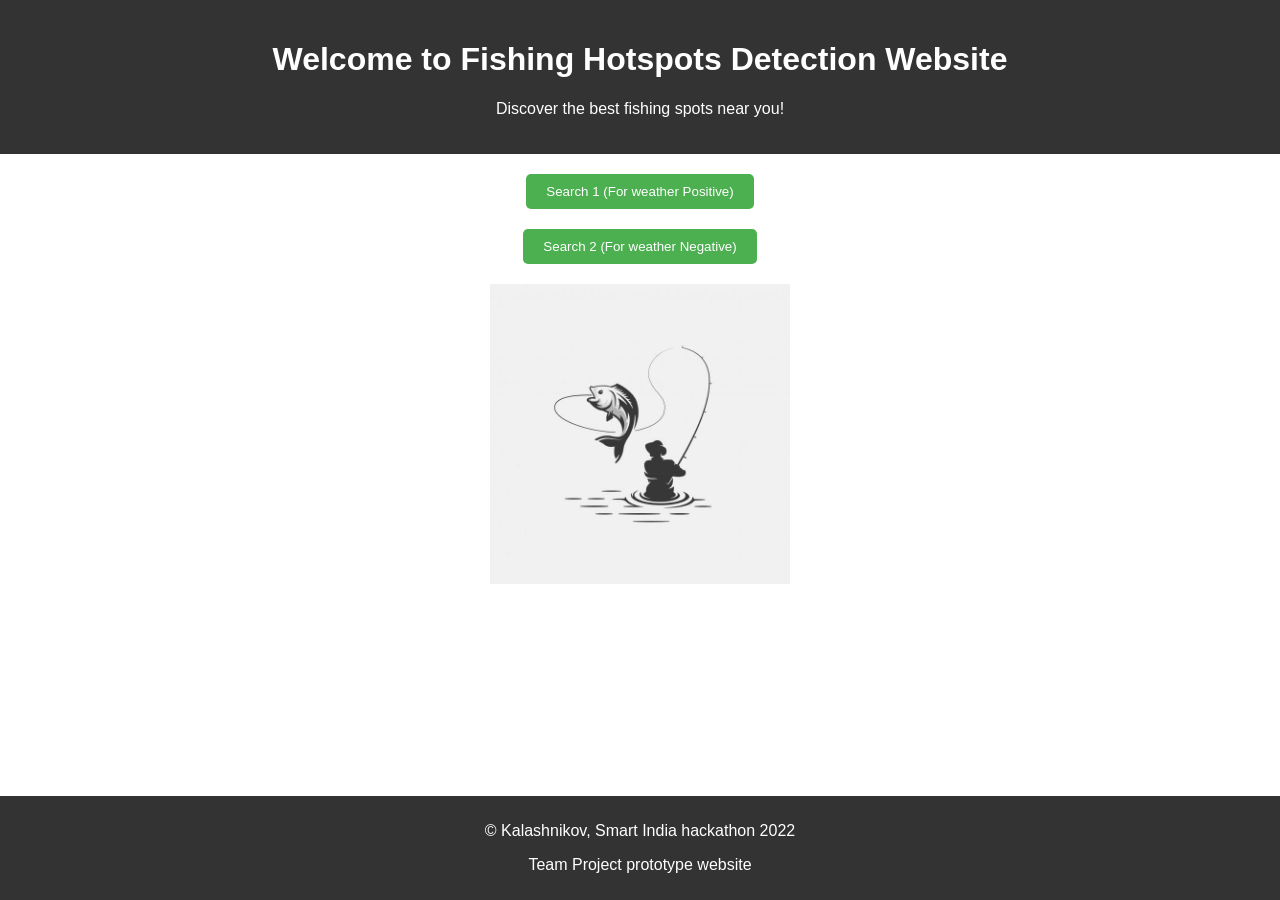
==== index.html @ 55d7552b "Add files via upload" ====
<!DOCTYPE html>
<html lang="en">
<head>
    <meta charset="UTF-8">
    <meta name="viewport" content="width=device-width, initial-scale=1.0">
    <title>Fishing Hotspots</title>
    <link rel="stylesheet" href="index.css">
</head>
<body>
    <header>
        <h1>Welcome to Fishing Hotspots Detection Website</h1>
        <p>Discover the best fishing spots near you!</p>
    </header>

    <main>
        <div class="search-container">
            <button onclick="redirectToPage1()">Search 1 (For weather Positive)</button>
        </div>
        <div class="search-container">
            <button onclick="redirectToPage2()">Search 2 (For weather Negative)</button>
        </div>
        <div id="hotspotResults"></div>
        <div> <center><img src="fisherman logo.jpg" alt="Fish Hub" srcset="fisherman logo.jpg" height="300" width="300"></center></div>
    </main>

    <footer>
        <p>&copy; Kalashnikov, Smart India hackathon 2022</p>
        <p>Team Project prototype website</p>
    </footer>

    <script src="index.js"></script>
</body>
</html>
---- index.css ----
body {
    font-family: Arial, sans-serif;
    margin: 0;
    padding: 0;
}

header {
    background-color: #333;
    color: #fff;
    text-align: center;
    padding: 20px 0;
}

main {
    padding: 20px;
}

.search-container {
    text-align: center;
    margin-bottom: 20px;
}

input[type="text"] {
    padding: 10px;
    width: 300px;
    border: 1px solid #ccc;
    border-radius: 5px;
}

button {
    padding: 10px 20px;
    background-color: #4CAF50;
    color: #fff;
    border: none;
    border-radius: 5px;
    cursor: pointer;
}

button:hover {
    background-color: #45a049;
}

footer {
    background-color: #333;
    color: #fff;
    text-align: center;
    padding: 10px 0;
    position: fixed;
    bottom: 0;
    width: 100%;
}
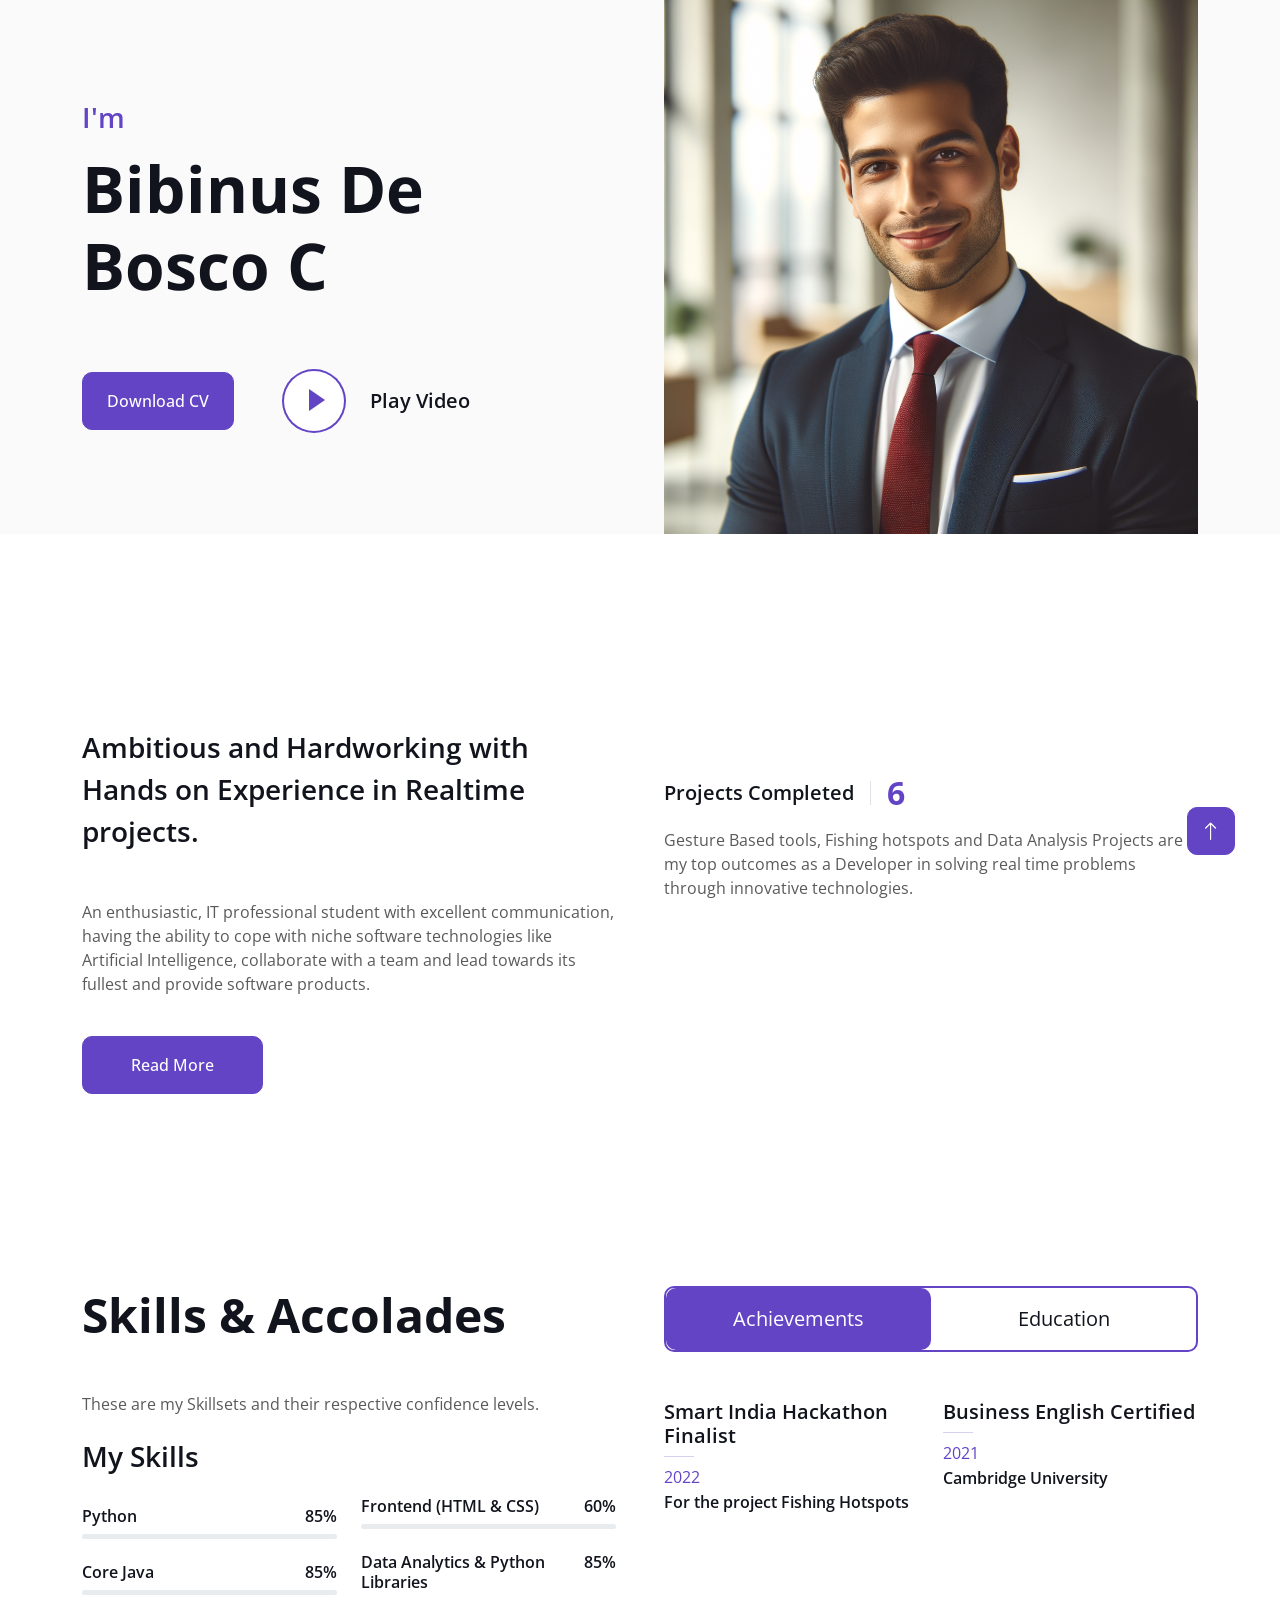
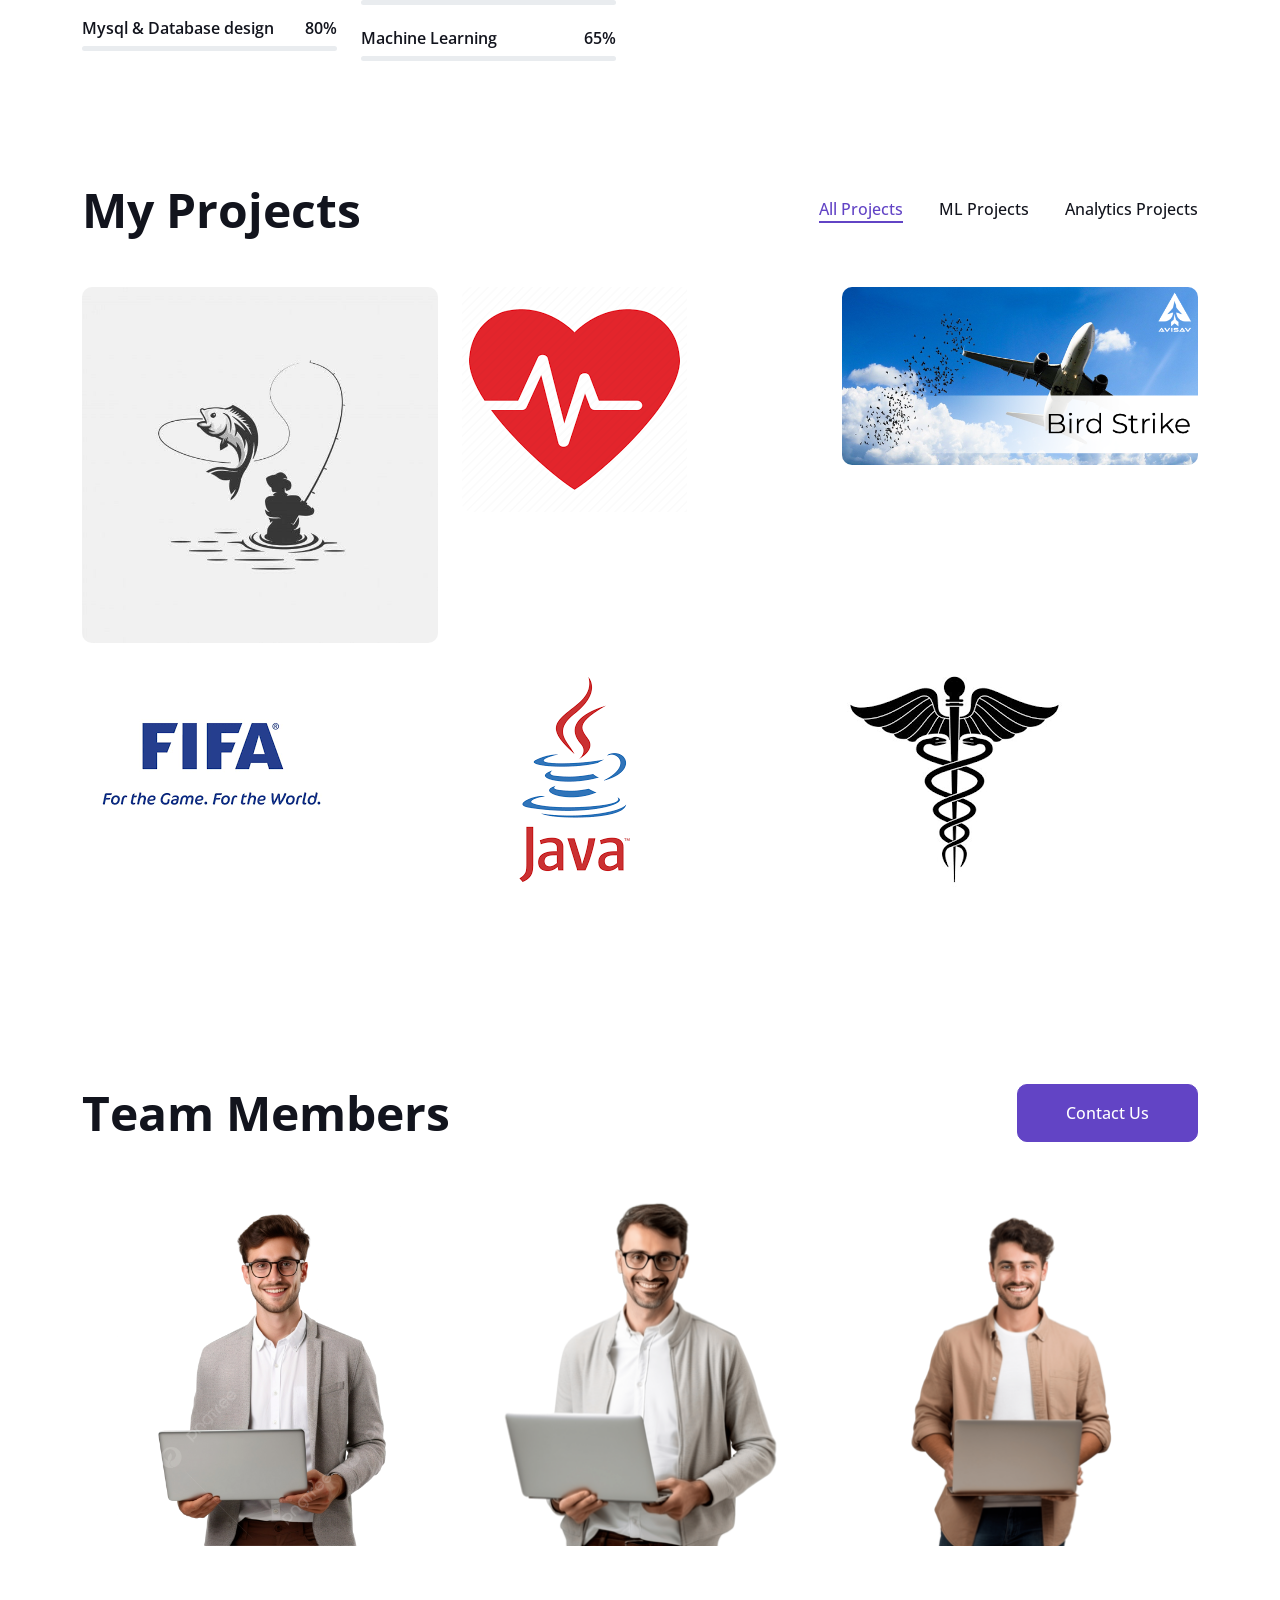
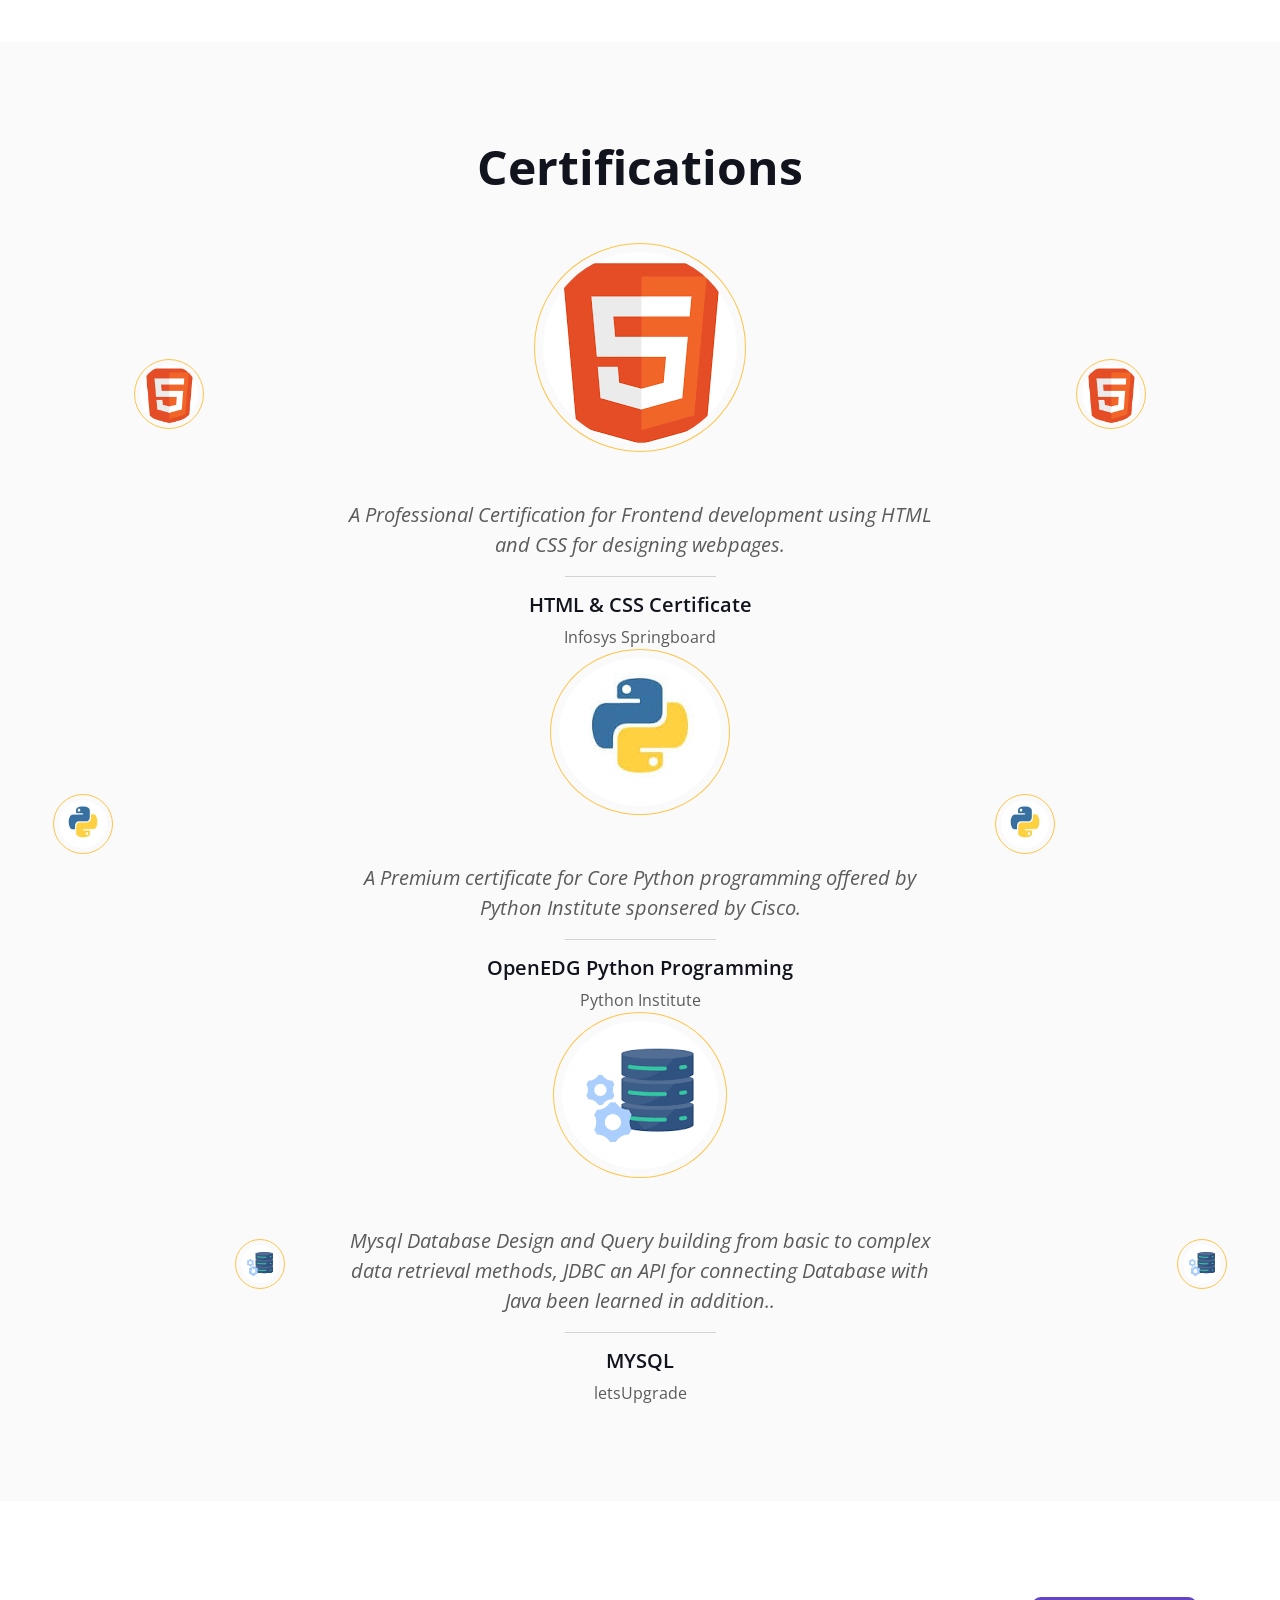
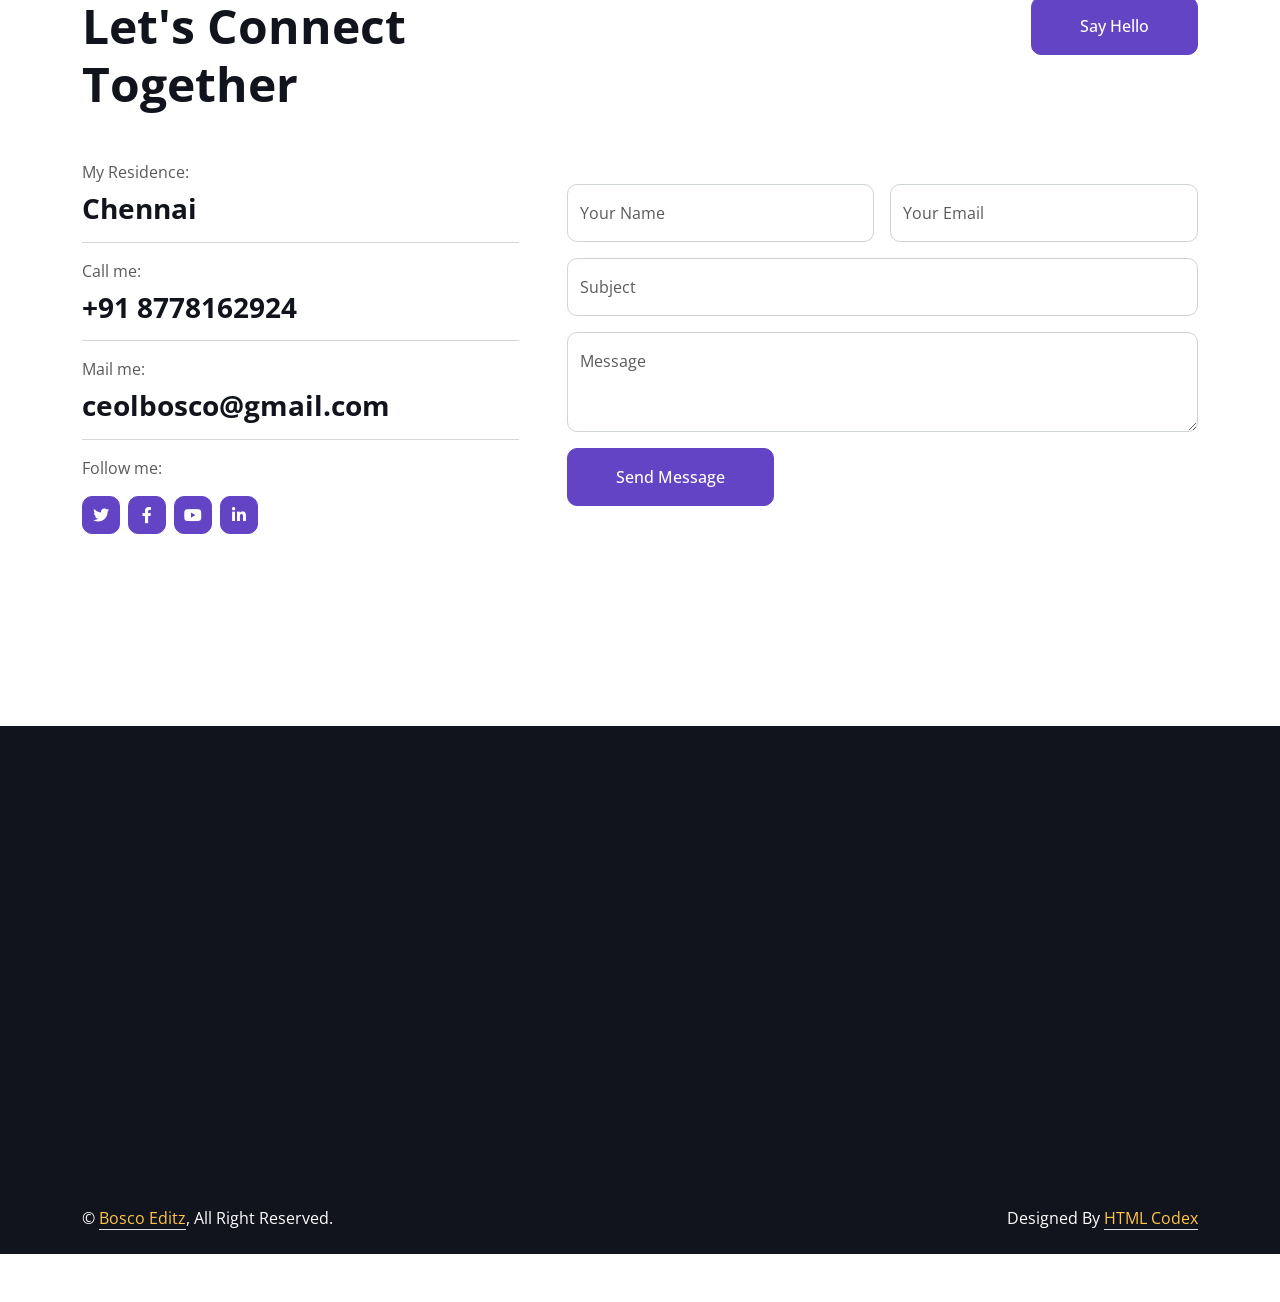
==== commit 789b8405: "Add files via upload" ====
--- a/index.html
+++ b/index.html
@@ -1,33 +1,590 @@
 <!DOCTYPE html>
 <html lang="en">
+
 <head>
-    <meta charset="UTF-8">
-    <meta name="viewport" content="width=device-width, initial-scale=1.0">
-    <title>Fishing Hotspots</title>
-    <link rel="stylesheet" href="index.css">
+    <meta charset="utf-8">
+    <title>Personal Portfolio Bibin</title>
+    <meta content="width=device-width, initial-scale=1.0" name="viewport">
+    <meta content="" name="keywords">
+    <meta content="" name="description">
+
+    <!-- Favicon -->
+    <link href="img/favicon.ico" rel="icon">
+
+    <!-- Google Web Fonts -->
+    <link rel="preconnect" href="https://fonts.googleapis.com">
+    <link rel="preconnect" href="https://fonts.gstatic.com" crossorigin>
+    <link href="https://fonts.googleapis.com/css2?family=Open+Sans:wght@400;500;600;700;800&display=swap" rel="stylesheet"> 
+
+    <!-- Icon Font Stylesheet -->
+    <link href="https://cdnjs.cloudflare.com/ajax/libs/font-awesome/5.10.0/css/all.min.css" rel="stylesheet">
+    <link href="https://cdn.jsdelivr.net/npm/bootstrap-icons@1.4.1/font/bootstrap-icons.css" rel="stylesheet">
+
+    <!-- Libraries Stylesheet -->
+    <link href="lib/animate/animate.min.css" rel="stylesheet">
+    <link href="lib/lightbox/css/lightbox.min.css" rel="stylesheet">
+    <link href="lib/owlcarousel/assets/owl.carousel.min.css" rel="stylesheet">
+
+    <!-- Customized Bootstrap Stylesheet -->
+    <link href="css/bootstrap.min.css" rel="stylesheet">
+
+    <!-- Template Stylesheet -->
+    <link href="css/style.css" rel="stylesheet">
 </head>
-<body>
-    <header>
-        <h1>Welcome to Fishing Hotspots Detection Website</h1>
-        <p>Discover the best fishing spots near you!</p>
-    </header>
-
-    <main>
-        <div class="search-container">
-            <button onclick="redirectToPage1()">Search 1 (For weather Positive)</button>
-        </div>
-        <div class="search-container">
-            <button onclick="redirectToPage2()">Search 2 (For weather Negative)</button>
-        </div>
-        <div id="hotspotResults"></div>
-        <div> <center><img src="fisherman logo.jpg" alt="Fish Hub" srcset="fisherman logo.jpg" height="300" width="300"></center></div>
-    </main>
-
-    <footer>
-        <p>&copy; Kalashnikov, Smart India hackathon 2022</p>
-        <p>Team Project prototype website</p>
-    </footer>
-
-    <script src="index.js"></script>
+
+<body data-bs-spy="scroll" data-bs-target=".navbar" data-bs-offset="51">
+    <!-- Spinner Start -->
+    <div id="spinner" class="show bg-white position-fixed translate-middle w-100 vh-100 top-50 start-50 d-flex align-items-center justify-content-center">
+        <div class="spinner-border text-primary" style="width: 3rem; height: 3rem;" role="status">
+            <span class="sr-only">Loading...</span>
+        </div>
+    </div>
+    <!-- Spinner End -->
+
+
+    <!-- Navbar Start -->
+    <nav class="navbar navbar-expand-lg bg-white navbar-light fixed-top shadow py-lg-0 px-4 px-lg-5 wow fadeIn" data-wow-delay="0.1s">
+        <a href="index.html" class="navbar-brand d-block d-lg-none">
+            <h1 class="text-primary fw-bold m-0">ProMan</h1>
+        </a>
+        <button type="button" class="navbar-toggler" data-bs-toggle="collapse" data-bs-target="#navbarCollapse">
+            <span class="navbar-toggler-icon"></span>
+        </button>
+        <div class="collapse navbar-collapse justify-content-between py-4 py-lg-0" id="navbarCollapse">
+            <div class="navbar-nav ms-auto py-0">
+                <a href="#home" class="nav-item nav-link active">Home</a>
+                <a href="#about" class="nav-item nav-link">About</a>
+                <a href="#skill" class="nav-item nav-link">Skills</a>
+                <a href="#service" class="nav-item nav-link">Services</a>
+            </div>
+            <a href="index.html" class="navbar-brand bg-secondary py-3 px-4 mx-3 d-none d-lg-block">
+                <h1 class="text-primary fw-bold m-0">Bibin</h1>
+            </a>
+            <div class="navbar-nav me-auto py-0">
+                <a href="#project" class="nav-item nav-link">Projects</a>
+                <a href="#team" class="nav-item nav-link">Team</a>
+                <a href="#testimonial" class="nav-item nav-link">Testimonial</a>
+                <a href="#contact" class="nav-item nav-link">Contact</a>
+            </div>
+        </div>
+    </nav>
+    <!-- Navbar End -->
+
+
+    <!-- Header Start -->
+    <div class="container-fluid bg-light my-6 mt-0" id="home">
+        <div class="container">
+            <div class="row g-5 align-items-center">
+                <div class="col-lg-6 py-6 pb-0 pt-lg-0">
+                    <h3 class="text-primary mb-3">I'm</h3>
+                    <h1 class="display-3 mb-3">Bibinus De Bosco C</h1>
+                    <h2 class="typed-text-output d-inline"></h2>
+                    <div class="typed-text d-none">Full Stack Developer, Data Analyst, ML Engineer</div>
+                    <div class="d-flex align-items-center pt-5">
+                        <a href="Bibin_resume_4.pdf" class="btn btn-primary py-3 px-4 me-5">Download CV</a>
+                        <button type="button" class="btn-play" data-bs-toggle="modal"
+                            data-src="" data-bs-target="#videoModal">
+                            <span></span>
+                        </button>
+                        <h5 class="ms-4 mb-0 d-none d-sm-block">Play Video</h5>
+                    </div>
+                </div>
+                <div class="col-lg-6">
+                    <img class="img-fluid" src="img/man.png" alt="">
+                </div>
+            </div>
+        </div>
+    </div>
+    <!-- Header End -->
+
+
+    <!-- Video Modal Start -->
+    <div class="modal modal-video fade" id="videoModal" tabindex="-1" aria-labelledby="exampleModalLabel" aria-hidden="true">
+        <div class="modal-dialog">
+            <div class="modal-content rounded-0">
+                <div class="modal-header">
+                    <h3 class="modal-title" id="exampleModalLabel">Youtube Video</h3>
+                    <button type="button" class="btn-close" data-bs-dismiss="modal" aria-label="Close"></button>
+                </div>
+                <div class="modal-body">
+                    <!-- 16:9 aspect ratio -->
+                    <div class="ratio ratio-16x9">
+                        <iframe class="embed-responsive-item" src="" id="video" allowfullscreen allowscriptaccess="always"
+                            allow="autoplay"></iframe>
+                    </div>
+                </div>
+            </div>
+        </div>
+    </div>
+    <!-- Video Modal End -->
+
+
+    <!-- About Start -->
+    <div class="container-xxl py-6" id="about">
+        <div class="container">
+            <div class="row g-5">
+                <div class="col-lg-6 wow fadeInUp" data-wow-delay="0.1s">
+                    <div class="d-flex align-items-center mb-5">
+                        
+                        <h3 class="lh-base mb-0">Ambitious and Hardworking with Hands on Experience in Realtime projects.</h3>
+                    </div>
+                    <p class="mb-4">An enthusiastic, IT professional student with excellent communication,
+                        having the ability to cope with niche software technologies like Artificial
+                        Intelligence, collaborate with a team and lead towards its fullest and provide
+                        software products.</p>
+                    <a class="btn btn-primary py-3 px-5 mt-3" href="">Read More</a>
+                </div>
+                <div class="col-lg-6 wow fadeInUp" data-wow-delay="0.5s">
+                    <div class="row g-3 mb-4">
+                        <div class="col-sm-6">
+                            <img class="img-fluid rounded" src="img/about-1.jpg" alt="">
+                        </div>
+                        <div class="col-sm-6">
+                            <img class="img-fluid rounded" src="img/about-2.jpg" alt="">
+                        </div>
+                    </div>
+                    <div class="d-flex align-items-center mb-3">
+                        <h5 class="border-end pe-3 me-3 mb-0">Projects Completed</h5>
+                        <h2 class="text-primary fw-bold mb-0" data-toggle="counter-up">6</h2>
+                    </div>
+                    <p class="mb-0">Gesture Based tools, Fishing hotspots and Data Analysis Projects are my top outcomes as a Developer in solving real time problems through innovative technologies.</p>
+                </div>
+            </div>
+        </div>
+    </div>
+    <!-- About End -->
+
+
+    <!-- Expertise Start -->
+    <div class="container-xxl py-6 pb-5" id="skill">
+        <div class="container">
+            <div class="row g-5">
+                <div class="col-lg-6 wow fadeInUp" data-wow-delay="0.1s">
+                    <h1 class="display-5 mb-5">Skills & Accolades</h1>
+                    <p class="mb-4">These are my Skillsets and their respective confidence levels.</p>
+                    <h3 class="mb-4">My Skills</h3>
+                    <div class="row align-items-center">
+                        <div class="col-md-6">
+                            <div class="skill mb-4">
+                                <div class="d-flex justify-content-between">
+                                    <h6 class="font-weight-bold">Python</h6>
+                                    <h6 class="font-weight-bold">85%</h6>
+                                </div>
+                                <div class="progress">
+                                    <div class="progress-bar bg-primary" role="progressbar" aria-valuenow="95" aria-valuemin="0" aria-valuemax="100"></div>
+                                </div>
+                            </div>
+                            <div class="skill mb-4">
+                                <div class="d-flex justify-content-between">
+                                    <h6 class="font-weight-bold">Core Java</h6>
+                                    <h6 class="font-weight-bold">85%</h6>
+                                </div>
+                                <div class="progress">
+                                    <div class="progress-bar bg-warning" role="progressbar" aria-valuenow="85" aria-valuemin="0" aria-valuemax="100"></div>
+                                </div>
+                            </div>
+                            <div class="skill mb-4">
+                                <div class="d-flex justify-content-between">
+                                    <h6 class="font-weight-bold">Mysql & Database design</h6>
+                                    <h6 class="font-weight-bold">80%</h6>
+                                </div>
+                                <div class="progress">
+                                    <div class="progress-bar bg-danger" role="progressbar" aria-valuenow="90" aria-valuemin="0" aria-valuemax="100"></div>
+                                </div>
+                            </div>
+                        </div>
+                        <div class="col-md-6">
+                            <div class="skill mb-4">
+                                <div class="d-flex justify-content-between">
+                                    <h6 class="font-weight-bold">Frontend (HTML & CSS)</h6>
+                                    <h6 class="font-weight-bold">60%</h6>
+                                </div>
+                                <div class="progress">
+                                    <div class="progress-bar bg-danger" role="progressbar" aria-valuenow="90" aria-valuemin="0" aria-valuemax="100"></div>
+                                </div>
+                            </div>
+                            <div class="skill mb-4">
+                                <div class="d-flex justify-content-between">
+                                    <h6 class="font-weight-bold">Data Analytics & Python Libraries</h6>
+                                    <h6 class="font-weight-bold">85%</h6>
+                                </div>
+                                <div class="progress">
+                                    <div class="progress-bar bg-dark" role="progressbar" aria-valuenow="95" aria-valuemin="0" aria-valuemax="100"></div>
+                                </div>
+                            </div>
+                            <div class="skill mb-4">
+                                <div class="d-flex justify-content-between">
+                                    <h6 class="font-weight-bold">Machine Learning</h6>
+                                    <h6 class="font-weight-bold">65%</h6>
+                                </div>
+                                <div class="progress">
+                                    <div class="progress-bar bg-info" role="progressbar" aria-valuenow="85" aria-valuemin="0" aria-valuemax="100"></div>
+                                </div>
+                            </div>
+                        </div>
+                    </div>
+                </div>
+                <div class="col-lg-6 wow fadeInUp" data-wow-delay="0.5s">
+                    <ul class="nav nav-pills rounded border border-2 border-primary mb-5">
+                        <li class="nav-item w-50">
+                            <button class="nav-link w-100 py-3 fs-5 active" data-bs-toggle="pill" href="#tab-1">Achievements</button>
+                        </li>
+                        <li class="nav-item w-50">
+                            <button class="nav-link w-100 py-3 fs-5" data-bs-toggle="pill" href="#tab-2">Education</button>
+                        </li>
+                    </ul>
+                    <div class="tab-content">
+                        <div id="tab-1" class="tab-pane fade show p-0 active">
+                            <div class="row gy-5 gx-4">
+                                <div class="col-sm-6">
+                                    <h5>Smart India Hackathon Finalist</h5>
+                                    <hr class="text-primary my-2">
+                                    <p class="text-primary mb-1">2022</p>
+                                    <h6 class="mb-0">For the project Fishing Hotspots</h6>
+                                </div>
+                                <div class="col-sm-6">
+                                    <h5>Business English Certified</h5>
+                                    <hr class="text-primary my-2">
+                                    <p class="text-primary mb-1">2021</p>
+                                    <h6 class="mb-0">Cambridge University</h6>
+                                </div>
+                            </div>
+                        </div>
+                        
+                        <div id="tab-2" class="tab-pane fade show p-0">
+                            <div class="row gy-5 gx-4">
+                                <div class="col-sm-6">
+                                    <h5>Bachelor of Technology, Information Technology</h5>
+                                    <hr class="text-primary my-2">
+                                    <p class="text-primary mb-1">2020 - 2024</p>
+                                    <h6 class="mb-0">St. Joseph's College of Engineering - Chennai 119.</h6>
+                                </div>
+                                <div class="col-sm-6">
+                                    <h5>Higher Secondary School (10th & 12th)</h5>
+                                    <hr class="text-primary my-2">
+                                    <p class="text-primary mb-1">2018 - 2020</p>
+                                    <h6 class="mb-0">St. Joseph's Matriculation Higher Secondary school.</h6>
+                                </div>
+                                </div>
+                            </div>
+                        </div>
+                    </div>
+                </div>
+            </div>
+        </div>
+    </div>
+    <!-- Expertise End -->
+
+
+    <!-- Projects Start -->
+    <div class="container-xxl py-6 pt-5" id="project">
+        <div class="container">
+            <div class="row g-5 mb-5 align-items-center wow fadeInUp" data-wow-delay="0.1s">
+                <div class="col-lg-6">
+                    <h1 class="display-5 mb-0">My Projects</h1>
+                </div>
+                <div class="col-lg-6 text-lg-end">
+                    <ul class="list-inline mx-n3 mb-0" id="portfolio-flters">
+                        <li class="mx-3 active" data-filter="*">All Projects</li>
+                        <li class="mx-3" data-filter=".first">ML Projects</li>
+                        <li class="mx-3" data-filter=".second">Analytics Projects</li>
+                    </ul>
+                </div>
+            </div>
+            <div class="row g-4 portfolio-container wow fadeInUp" data-wow-delay="0.1s">
+                <div class="col-lg-4 col-md-6 portfolio-item first">
+                    <div class="portfolio-img rounded overflow-hidden">
+                        <img class="img-fluid" src="fisherman logo.jpg" alt="">
+                        <div class="portfolio-btn">
+                            <a class="btn btn-lg-square btn-outline-secondary border-2 mx-1" href="sih.html" data-lightbox="portfolio"><i class="fa fa-eye"></i></a>
+                            <a class="btn btn-lg-square btn-outline-secondary border-2 mx-1" href="sih.html"><i class="fa fa-link"></i></a>
+                        </div>
+                    </div>
+                </div>
+                <div class="col-lg-4 col-md-6 portfolio-item second">
+                    <div class="portfolio-img rounded overflow-hidden">
+                        <img class="img-fluid" src="img/heart.png" alt="">
+                        <div class="portfolio-btn">
+                            <a class="btn btn-lg-square btn-outline-secondary border-2 mx-1" href="Heart_Disease_Analytics.html" data-lightbox="portfolio"><i class="fa fa-eye"></i></a>
+                            <a class="btn btn-lg-square btn-outline-secondary border-2 mx-1" href="Heart_Disease_Analytics.html"><i class="fa fa-link"></i></a>
+                        </div>
+                    </div>
+                </div>
+                <div class="col-lg-4 col-md-6 portfolio-item first">
+                    <div class="portfolio-img rounded overflow-hidden">
+                        <img class="img-fluid" src="img/bird_strike.png" alt="">
+                        <div class="portfolio-btn">
+                            <a class="btn btn-lg-square btn-outline-secondary border-2 mx-1" href="" data-lightbox="portfolio"><i class="fa fa-eye"></i></a>
+                            <a class="btn btn-lg-square btn-outline-secondary border-2 mx-1" href="https://public.tableau.com/app/profile/bibinus.de.bosco.c"><i class="fa fa-link"></i></a>
+                        </div>
+                    </div>
+                </div>
+                <div class="col-lg-4 col-md-6 portfolio-item second">
+                    <div class="portfolio-img rounded overflow-hidden">
+                        <img class="img-fluid" src="img/fifa.png" alt="">
+                        <div class="portfolio-btn">
+                            <a class="btn btn-lg-square btn-outline-secondary border-2 mx-1" href="" data-lightbox="portfolio"><i class="fa fa-eye"></i></a>
+                            <a class="btn btn-lg-square btn-outline-secondary border-2 mx-1" href=""><i class="fa fa-link"></i></a>
+                        </div>
+                    </div>
+                </div>
+                <div class="col-lg-4 col-md-6 portfolio-item first">
+                    <div class="portfolio-img rounded overflow-hidden">
+                        <img class="img-fluid" src="img/java.png" alt="">
+                        <div class="portfolio-btn">
+                            <a class="btn btn-lg-square btn-outline-secondary border-2 mx-1" href="" data-lightbox="portfolio"><i class="fa fa-eye"></i></a>
+                            <a class="btn btn-lg-square btn-outline-secondary border-2 mx-1" href=""><i class="fa fa-link"></i></a>
+                        </div>
+                    </div>
+                </div>
+                <div class="col-lg-4 col-md-6 portfolio-item second">
+                    <div class="portfolio-img rounded overflow-hidden">
+                        <img class="img-fluid" src="img/doctor.png" alt="">
+                        <div class="portfolio-btn">
+                            <a class="btn btn-lg-square btn-outline-secondary border-2 mx-1" href="" data-lightbox="portfolio"><i class="fa fa-eye"></i></a>
+                            <a class="btn btn-lg-square btn-outline-secondary border-2 mx-1" href=""><i class="fa fa-link"></i></a>
+                        </div>
+                    </div>
+                </div>
+            </div>
+        </div>
+    </div>
+    <!-- Projects End -->
+
+
+    <!-- Team Start -->
+    <div class="container-xxl py-6 pb-5" id="team">
+        <div class="container">
+            <div class="row g-5 mb-5 wow fadeInUp" data-wow-delay="0.1s">
+                <div class="col-lg-6">
+                    <h1 class="display-5 mb-0">Team Members</h1>
+                </div>
+                <div class="col-lg-6 text-lg-end">
+                    <a class="btn btn-primary py-3 px-5" href="">Contact Us</a>
+                </div>
+            </div>
+            <div class="row g-4">
+                <div class="col-lg-4 col-md-6 wow fadeInUp" data-wow-delay="0.1s">
+                    <div class="team-item position-relative">
+                        <img class="img-fluid rounded" src="img/dev.png" alt="">
+                        <div class="team-text bg-white rounded-end p-4">
+                            <div>
+                                <h5>Arun RS</h5>
+                                <span>UI/UX Designer</span>
+                            </div>
+                            <i class="fa fa-arrow-right fa-2x text-primary"></i>
+                        </div>
+                    </div>
+                </div>
+                <div class="col-lg-4 col-md-6 wow fadeInUp" data-wow-delay="0.3s">
+                    <div class="team-item position-relative">
+                        <img class="img-fluid rounded" src="img/dev2.png" alt="">
+                        <div class="team-text bg-white rounded-end p-4">
+                            <div>
+                                <h5>Dinesh E</h5>
+                                <span>Figma designer</span>
+                            </div>
+                            <i class="fa fa-arrow-right fa-2x text-primary"></i>
+                        </div>
+                    </div>
+                </div>
+                <div class="col-lg-4 col-md-6 wow fadeInUp" data-wow-delay="0.5s">
+                    <div class="team-item position-relative">
+                        <img class="img-fluid rounded" src="img/dev3.png" alt="">
+                        <div class="team-text bg-white rounded-end p-4">
+                            <div>
+                                <h5>Full Name</h5>
+                                <span>Designer</span>
+                            </div>
+                            <i class="fa fa-arrow-right fa-2x text-primary"></i>
+                        </div>
+                    </div>
+                </div>
+            </div>
+        </div>
+    </div>
+    <!-- Team End -->
+
+
+    <!-- Testimonial Start -->
+    <div class="container-fluid bg-light py-5 my-5" id="testimonial">
+        <div class="container-fluid py-5">
+            <h1 class="display-5 text-center mb-5 wow fadeInUp" data-wow-delay="0.1s">Certifications</h1>
+            <div class="row justify-content-center">
+                <div class="col-lg-3 d-none d-lg-block">
+                    <div class="testimonial-left h-100">
+                        <img class="img-fluid wow fadeIn" data-wow-delay="0.1s" src="img/html.png" alt="">
+                        <img class="img-fluid wow fadeIn" data-wow-delay="0.3s" src="img/python.jpeg" alt="">
+                        <img class="img-fluid wow fadeIn" data-wow-delay="0.5s" src="img/dtbse.png" alt="">
+                    </div>
+                </div>
+                <div class="col-lg-6 wow fadeInUp" data-wow-delay="0.5s">
+                    <div class="owl-carousel testimonial-carousel">
+                        <div class="testimonial-item text-center">
+                            <div class="position-relative mb-5">
+                                <img class="img-fluid rounded-circle border border-secondary p-2 mx-auto" src="img/html.png" alt="">
+                                
+                            </div>
+                            <p class="fs-5 fst-italic">A Professional Certification for Frontend development using HTML and CSS for designing webpages.</p>
+                            <hr class="w-25 mx-auto">
+                            <h5>HTML & CSS Certificate</h5>
+                            <span>Infosys Springboard</span>
+                        </div>
+                        <div class="testimonial-item text-center">
+                            <div class="position-relative mb-5">
+                                <img class="img-fluid rounded-circle border border-secondary p-2 mx-auto" src="img/python.jpeg" alt="">
+                        
+                            </div>
+                            <p class="fs-5 fst-italic">A Premium certificate for Core Python programming offered by Python Institute sponsered by Cisco.</p>
+                            <hr class="w-25 mx-auto">
+                            <h5>OpenEDG Python Programming</h5>
+                            <span>Python Institute</span>
+                        </div>
+                        <div class="testimonial-item text-center">
+                            <div class="position-relative mb-5">
+                                <img class="img-fluid rounded-circle border border-secondary p-2 mx-auto" src="img/dtbse.png" alt="">
+                                
+                            </div>
+                            <p class="fs-5 fst-italic">Mysql Database Design and Query building from basic to complex data retrieval methods, JDBC an API for connecting Database with Java been learned in addition..</p>
+                            <hr class="w-25 mx-auto">
+                            <h5>MYSQL</h5>
+                            <span>letsUpgrade</span>
+                        </div>
+                    </div>
+                </div>
+                <div class="col-lg-3 d-none d-lg-block">
+                    <div class="testimonial-right h-100">
+                        <img class="img-fluid wow fadeIn" data-wow-delay="0.1s" src="img/dtbse.png" alt="">
+                        <img class="img-fluid wow fadeIn" data-wow-delay="0.3s" src="img/python.jpeg" alt="">
+                        <img class="img-fluid wow fadeIn" data-wow-delay="0.5s" src="img/html.png" alt="">
+                    </div>
+                </div>
+            </div>
+        </div>
+    </div>
+    <!-- Testimonial End -->
+
+
+    <!-- Contact Start -->
+    <div class="container-xxl pb-5" id="contact">
+        <div class="container py-5">
+            <div class="row g-5 mb-5 wow fadeInUp" data-wow-delay="0.1s">
+                <div class="col-lg-6">
+                    <h1 class="display-5 mb-0">Let's Connect Together</h1>
+                </div>
+                <div class="col-lg-6 text-lg-end">
+                    <a class="btn btn-primary py-3 px-5" href="">Say Hello</a>
+                </div>
+            </div>
+            <div class="row g-5">
+                <div class="col-lg-5 col-md-6 wow fadeInUp" data-wow-delay="0.1s">
+                    <p class="mb-2">My Residence:</p>
+                    <h3 class="fw-bold">Chennai</h3>
+                    <hr class="w-100">
+                    <p class="mb-2">Call me:</p>
+                    <h3 class="fw-bold">+91 8778162924</h3>
+                    <hr class="w-100">
+                    <p class="mb-2">Mail me:</p>
+                    <h3 class="fw-bold">ceolbosco@gmail.com</h3>
+                    <hr class="w-100">
+                    <p class="mb-2">Follow me:</p>
+                    <div class="d-flex pt-2">
+                        <a class="btn btn-square btn-primary me-2" href=""><i class="fab fa-twitter"></i></a>
+                        <a class="btn btn-square btn-primary me-2" href=""><i class="fab fa-facebook-f"></i></a>
+                        <a class="btn btn-square btn-primary me-2" href="https://www.youtube.com/channel/UCDf8coEL2w9MOVqautygCuA"><i class="fab fa-youtube"></i></a>
+                        <a class="btn btn-square btn-primary me-2" href="https://www.linkedin.com/in/bibinus-de-bosco-c-a90600234"><i class="fab fa-linkedin-in"></i></a>
+                    </div>
+                </div>
+                <div class="col-lg-7 col-md-6 wow fadeInUp" data-wow-delay="0.5s">
+                    <p class="mb-4">
+                        <form>
+                        <div class="row g-3">
+                            <div class="col-md-6">
+                                <div class="form-floating">
+                                    <input type="text" class="form-control" id="name" placeholder="Your Name">
+                                    <label for="name">Your Name</label>
+                                </div>
+                            </div>
+                            <div class="col-md-6">
+                                <div class="form-floating">
+                                    <input type="email" class="form-control" id="email" placeholder="Your Email">
+                                    <label for="email">Your Email</label>
+                                </div>
+                            </div>
+                            <div class="col-12">
+                                <div class="form-floating">
+                                    <input type="text" class="form-control" id="subject" placeholder="Subject">
+                                    <label for="subject">Subject</label>
+                                </div>
+                            </div>
+                            <div class="col-12">
+                                <div class="form-floating">
+                                    <textarea class="form-control" placeholder="Leave a message here" id="message" style="height: 100px"></textarea>
+                                    <label for="message">Message</label>
+                                </div>
+                            </div>
+                            <div class="col-12">
+                                <button class="btn btn-primary py-3 px-5" type="submit">Send Message</button>
+                            </div>
+                        </div>
+                    </form>
+                </div>
+            </div>
+        </div>
+    </div>
+    <!-- Contact End -->
+
+
+    <!-- Map Start -->
+    <div class="container-xxl pt-5 px-0 wow fadeInUp" data-wow-delay="0.1s">
+        <div class="container-xxl pt-5 px-0">
+            <div class="bg-dark">
+                <iframe
+                src="https://maps.google.com/maps?width=100%25&amp;height=600&amp;hl=en&amp;q=chennai+(Residence)&amp;t=&amp;z=11&amp;ie=UTF8&amp;iwloc=B&amp;output=embed"
+                frameborder="0" style="width: 100%; height: 450px; border:0;" allowfullscreen="" aria-hidden="false"
+                tabindex="0"></iframe>
+            </div>
+        </div>
+    </div>
+    <!-- Map End -->
+
+
+    <!-- Copyright Start -->
+    <div class="container-fluid bg-dark text-white py-4">
+            <div class="container">
+                <div class="row">
+                    <div class="col-md-6 text-center text-md-start mb-3 mb-md-0">
+                        &copy; <a class="border-bottom text-secondary" href="#">Bosco Editz</a>, All Right Reserved.
+                    </div>
+                    <div class="col-md-6 text-center text-md-end">
+                        <!--/*** This template is free as long as you keep the footer author’s credit link/attribution link/backlink. If you'd like to use the template without the footer author’s credit link/attribution link/backlink, you can purchase the Credit Removal License from "https://htmlcodex.com/credit-removal". Thank you for your support. ***/-->
+                        Designed By <a class="border-bottom text-secondary" href="https://htmlcodex.com">HTML Codex</a>
+                    </div>
+                </div>
+            </div>
+        </div>
+    </div>
+    <!-- Copyright End -->
+
+
+    <!-- Back to Top -->
+    <a href="#" class="btn btn-lg btn-primary btn-lg-square back-to-top"><i class="bi bi-arrow-up"></i></a>
+
+
+    <!-- JavaScript Libraries -->
+    <script src="https://code.jquery.com/jquery-3.4.1.min.js"></script>
+    <script src="https://cdn.jsdelivr.net/npm/bootstrap@5.0.0/dist/js/bootstrap.bundle.min.js"></script>
+    <script src="lib/wow/wow.min.js"></script>
+    <script src="lib/easing/easing.min.js"></script>
+    <script src="lib/waypoints/waypoints.min.js"></script>
+    <script src="lib/typed/typed.min.js"></script>
+    <script src="lib/counterup/counterup.min.js"></script>
+    <script src="lib/owlcarousel/owl.carousel.min.js"></script>
+    <script src="lib/isotope/isotope.pkgd.min.js"></script>
+    <script src="lib/lightbox/js/lightbox.min.js"></script>
+
+    <!-- Template Javascript -->
+    <script src="js/main.js"></script>
 </body>
-</html>
+
+</html>
--- a/css/style.css
+++ b/css/style.css
@@ -0,0 +1,430 @@
+/********** Template CSS **********/
+:root {
+    --primary: #6244C5;
+    --secondary: #FFC448;
+    --light: #FAFAFB;
+    --dark: #12141D;
+}
+
+.back-to-top {
+    position: fixed;
+    display: none;
+    right: 45px;
+    bottom: 45px;
+    z-index: 99;
+}
+
+.my-6 {
+    margin-top: 6rem;
+    margin-bottom: 6rem;
+}
+
+.py-6 {
+    padding-top: 6rem;
+    padding-bottom: 6rem;
+}
+
+
+/*** Spinner ***/
+#spinner {
+    opacity: 0;
+    visibility: hidden;
+    transition: opacity .5s ease-out, visibility 0s linear .5s;
+    z-index: 99999;
+}
+
+#spinner.show {
+    transition: opacity .5s ease-out, visibility 0s linear 0s;
+    visibility: visible;
+    opacity: 1;
+}
+
+
+/*** Button ***/
+.btn {
+    font-weight: 500;
+    transition: .5s;
+}
+
+.btn.btn-primary,
+.btn.btn-secondary {
+    color: #FFFFFF;
+}
+
+.btn-square {
+    width: 38px;
+    height: 38px;
+}
+
+.btn-sm-square {
+    width: 32px;
+    height: 32px;
+}
+
+.btn-lg-square {
+    width: 48px;
+    height: 48px;
+}
+
+.btn-square,
+.btn-sm-square,
+.btn-lg-square {
+    padding: 0;
+    display: flex;
+    align-items: center;
+    justify-content: center;
+    font-weight: normal;
+}
+
+
+/*** Navbar ***/
+.navbar.fixed-top {
+    display: none;
+    transition: .5s;
+}
+
+.navbar .navbar-nav .nav-link {
+    padding: 20px 15px;
+    color: var(--dark);
+    font-size: 18px;
+    font-weight: 600;
+    outline: none;
+}
+
+.navbar .navbar-nav .nav-link:hover,
+.navbar .navbar-nav .nav-link.active {
+    color: var(--primary);
+}
+
+@media (max-width: 991.98px) {
+    .navbar .navbar-nav .nav-link  {
+        padding: 10px 0;
+    }
+}
+
+
+/*** Header ***/
+#home {
+    margin-bottom: 6rem;
+    background: url(../img/bg-header.png) left top no-repeat;
+}
+
+.typed-cursor {
+    font-size: 30px;
+    color: var(--dark);
+}
+
+.btn-play {
+    position: relative;
+    display: block;
+    box-sizing: content-box;
+    width: 16px;
+    height: 26px;
+    border-radius: 100%;
+    border: none;
+    outline: none !important;
+    padding: 18px 20px 20px 28px;
+    background: var(--primary);
+}
+
+.btn-play:before {
+    content: "";
+    position: absolute;
+    z-index: 0;
+    left: 50%;
+    top: 50%;
+    transform: translateX(-50%) translateY(-50%);
+    display: block;
+    width: 60px;
+    height: 60px;
+    background: var(--primary);
+    border-radius: 100%;
+    animation: pulse-border 1500ms ease-out infinite;
+}
+
+.btn-play:after {
+    content: "";
+    position: absolute;
+    z-index: 1;
+    left: 50%;
+    top: 50%;
+    transform: translateX(-50%) translateY(-50%);
+    display: block;
+    width: 60px;
+    height: 60px;
+    background: #FFFFFF;
+    border-radius: 100%;
+    transition: all 200ms;
+}
+
+.btn-play span {
+    display: block;
+    position: relative;
+    z-index: 3;
+    width: 0;
+    height: 0;
+    left: -1px;
+    border-left: 16px solid var(--primary);
+    border-top: 11px solid transparent;
+    border-bottom: 11px solid transparent;
+}
+
+@keyframes pulse-border {
+    0% {
+        transform: translateX(-50%) translateY(-50%) translateZ(0) scale(1);
+        opacity: 1;
+    }
+
+    100% {
+        transform: translateX(-50%) translateY(-50%) translateZ(0) scale(2);
+        opacity: 0;
+    }
+}
+
+.modal-video .modal-dialog {
+    position: relative;
+    max-width: 800px;
+    margin: 60px auto 0 auto;
+}
+
+.modal-video .modal-body {
+    position: relative;
+    padding: 0px;
+}
+
+.modal-video .close {
+    position: absolute;
+    width: 30px;
+    height: 30px;
+    right: 0px;
+    top: -30px;
+    z-index: 999;
+    font-size: 30px;
+    font-weight: normal;
+    color: #FFFFFF;
+    background: #000000;
+    opacity: 1;
+}
+
+
+/*** About ***/
+#about .years .display-1 {
+    font-size: 10rem;
+    line-height: 9rem;
+}
+
+#about .years h5 {
+    letter-spacing: 30px;
+    margin-right: -30px;
+}
+
+
+/*** Skills ***/
+#skill .progress {
+    height: 5px;
+    border-radius: 5px;
+}
+
+#skill .progress .progress-bar {
+    width: 0px;
+    border-radius: 5px;
+    transition: 3s;
+}
+
+#skill .nav-pills .nav-link {
+    color: var(--dark);
+}
+
+#skill .nav-pills .nav-link.active {
+    color: #FFFFFF;
+}
+
+#skill .tab-content hr {
+    width: 30px;
+}
+
+
+/*** Service ***/
+.service-item .bg-icon {
+    width: 100px;
+    height: 100px;
+    display: flex;
+    align-items: center;
+    justify-content: center;
+    background: url(../img/bg-icon.png) center center no-repeat;
+    background-size: cover;
+}
+
+
+/*** Project Portfolio ***/
+#portfolio-flters li {
+    display: inline-block;
+    font-weight: 500;
+    color: var(--dark);
+    cursor: pointer;
+    transition: .5s;
+    border-bottom: 2px solid transparent;
+}
+
+#portfolio-flters li:hover,
+#portfolio-flters li.active {
+    color: var(--primary);
+    border-color: var(--primary);
+}
+
+.portfolio-img {
+    position: relative;
+}
+
+.portfolio-btn {
+    position: absolute;
+    width: 100%;
+    height: 100%;
+    top: 0;
+    left: 0;
+    background: rgba(98, 68, 197, .9);
+    display: flex;
+    align-items: flex-end;
+    justify-content: flex-start;
+    padding: 30px;
+    padding-bottom: 100px !important;
+    opacity: 0;
+    transition: .5s;
+}
+
+.portfolio-item:hover .portfolio-btn {
+    opacity: 1;
+    padding-bottom: 30px !important;
+}
+
+
+/*** Team ***/
+.team-item img {
+    transition: .5s;
+}
+
+.team-item:hover img {
+    opacity: .7;
+}
+
+.team-item .team-text {
+    position: absolute;
+    left: 0;
+    right: 60px;
+    bottom: 30px;
+    display: flex;
+    align-items: center;
+    justify-content: space-between;
+    opacity: 0;
+    transition: .5s;
+}
+
+.team-item:hover .team-text {
+    right: 30px;
+    opacity: 1;
+}
+
+.team-item .team-text div {
+    transition: .5s;
+}
+
+.team-item:hover .team-text div {
+    margin-left: 30px;
+}
+
+
+/*** Testimonial ***/
+.testimonial-left,
+.testimonial-right {
+    position: relative;
+}
+
+.testimonial-left img,
+.testimonial-right img {
+    position: absolute;
+    padding: 5px;
+    border: 1px solid var(--secondary);
+    border-radius: 70px;
+}
+
+.testimonial-left img:nth-child(1),
+.testimonial-right img:nth-child(3) {
+    width: 70px;
+    height: 70px;
+    top: 10%;
+    left: 50%;
+    transform: translateX(-50%);
+}
+
+.testimonial-left img:nth-child(2),
+.testimonial-right img:nth-child(2) {
+    width: 60px;
+    height: 60px;
+    top: 50%;
+    left: 10%;
+    transform: translateY(-50%);
+}
+
+.testimonial-left img:nth-child(3),
+.testimonial-right img:nth-child(1) {
+    width: 50px;
+    height: 50px;
+    bottom: 10%;
+    right: 10%;
+}
+
+.testimonial-carousel .owl-item img {
+    width: 120px;
+    height: 120px;
+}
+
+.testimonial-carousel .testimonial-icon {
+    position: absolute;
+    width: 40px;
+    height: 40px;
+    left: 50%;
+    bottom: -15px;
+    transform: translateX(-50%);
+    display: flex;
+    align-items: center;
+    justify-content: center;
+    background: #FFFFFF;
+    border: 1px solid var(--secondary);
+    border-radius: 60px;
+}
+
+.testimonial-carousel .owl-dots {
+    height: 40px;
+    margin-top: 25px;
+    display: flex;
+    align-items: center;
+    justify-content: center;
+}
+
+.testimonial-carousel .owl-dot {
+    position: relative;
+    display: inline-block;
+    margin: 0 5px;
+    width: 30px;
+    height: 30px;
+    background: #FFFFFF;
+    border: 2px solid var(--secondary);
+    border-radius: 30px;
+    transition: .5s;
+}
+
+.testimonial-carousel .owl-dot::after {
+    position: absolute;
+    content: "";
+    width: 16px;
+    height: 16px;
+    top: 5px;
+    left: 5px;
+    border-radius: 16px;
+    background: var(--secondary);
+    transition: .5s;
+}
+
+.testimonial-carousel .owl-dot.active::after {
+    background: var(--primary);
+}
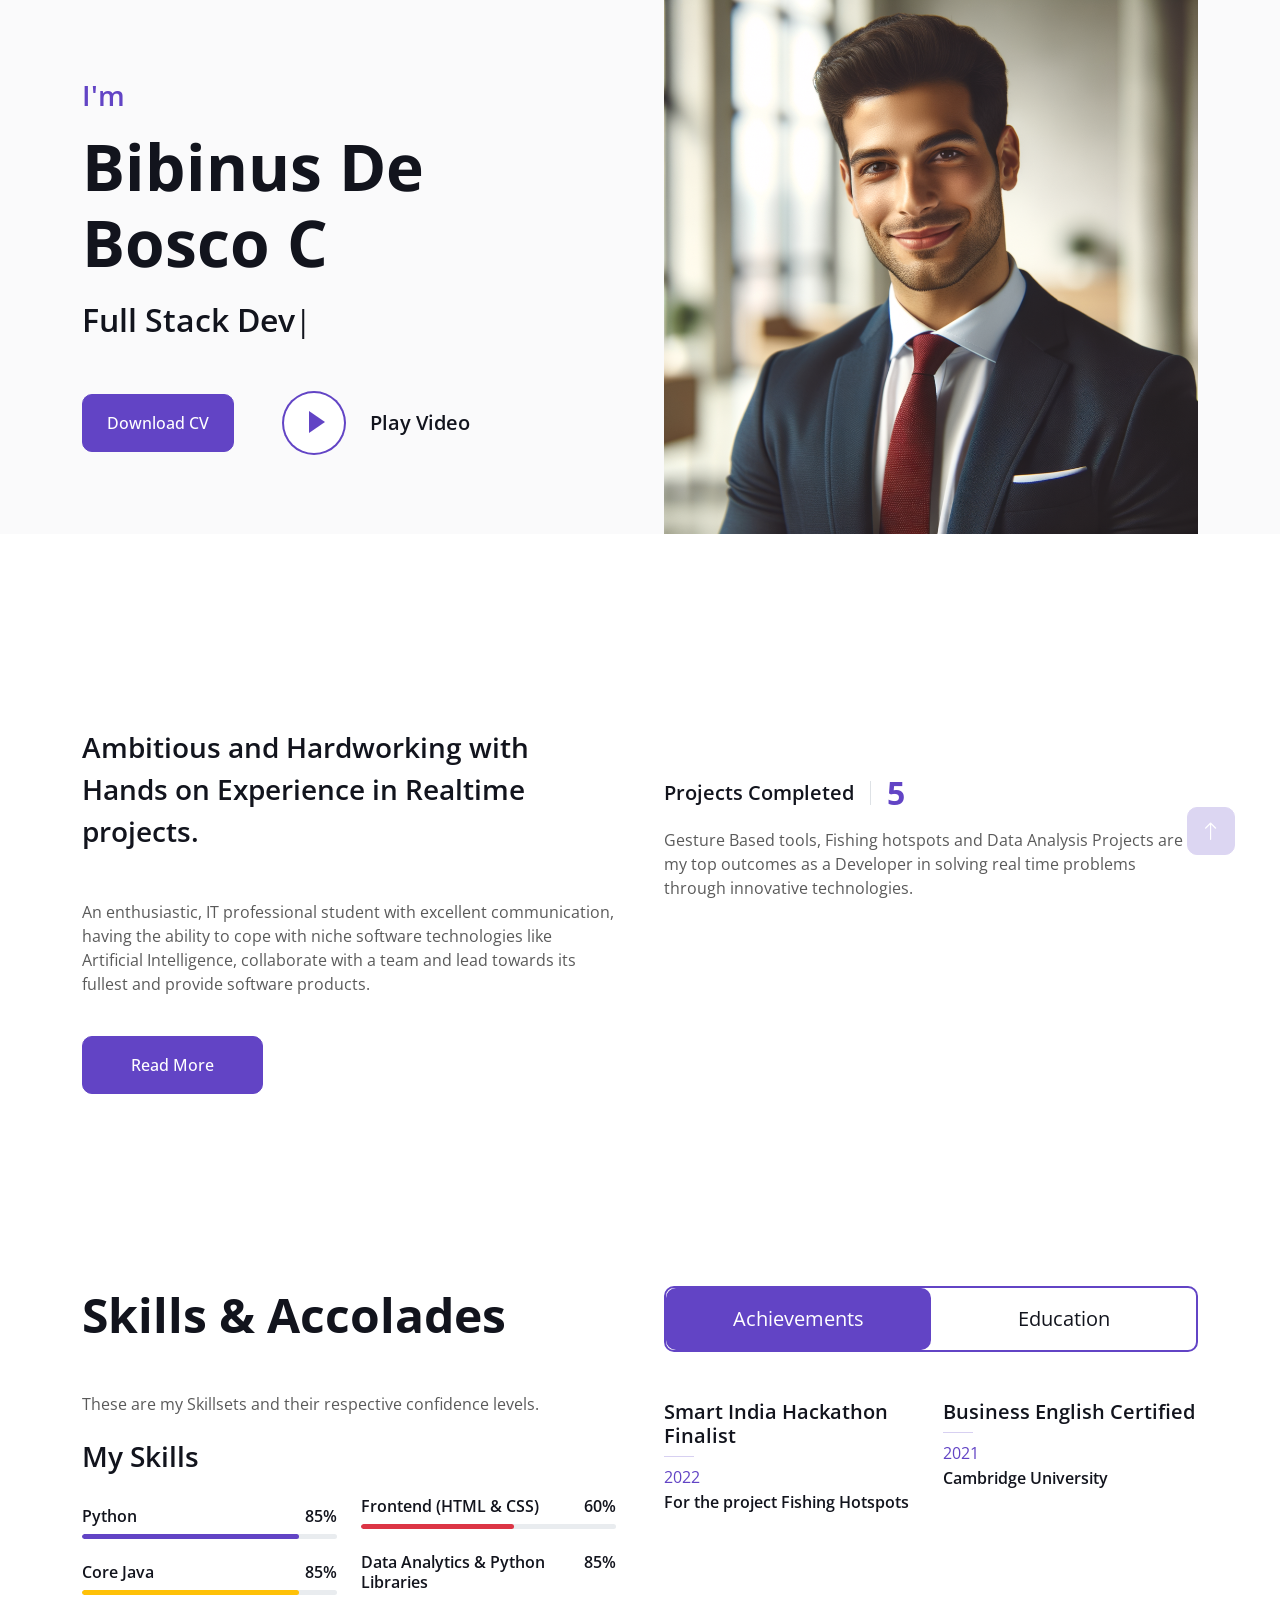
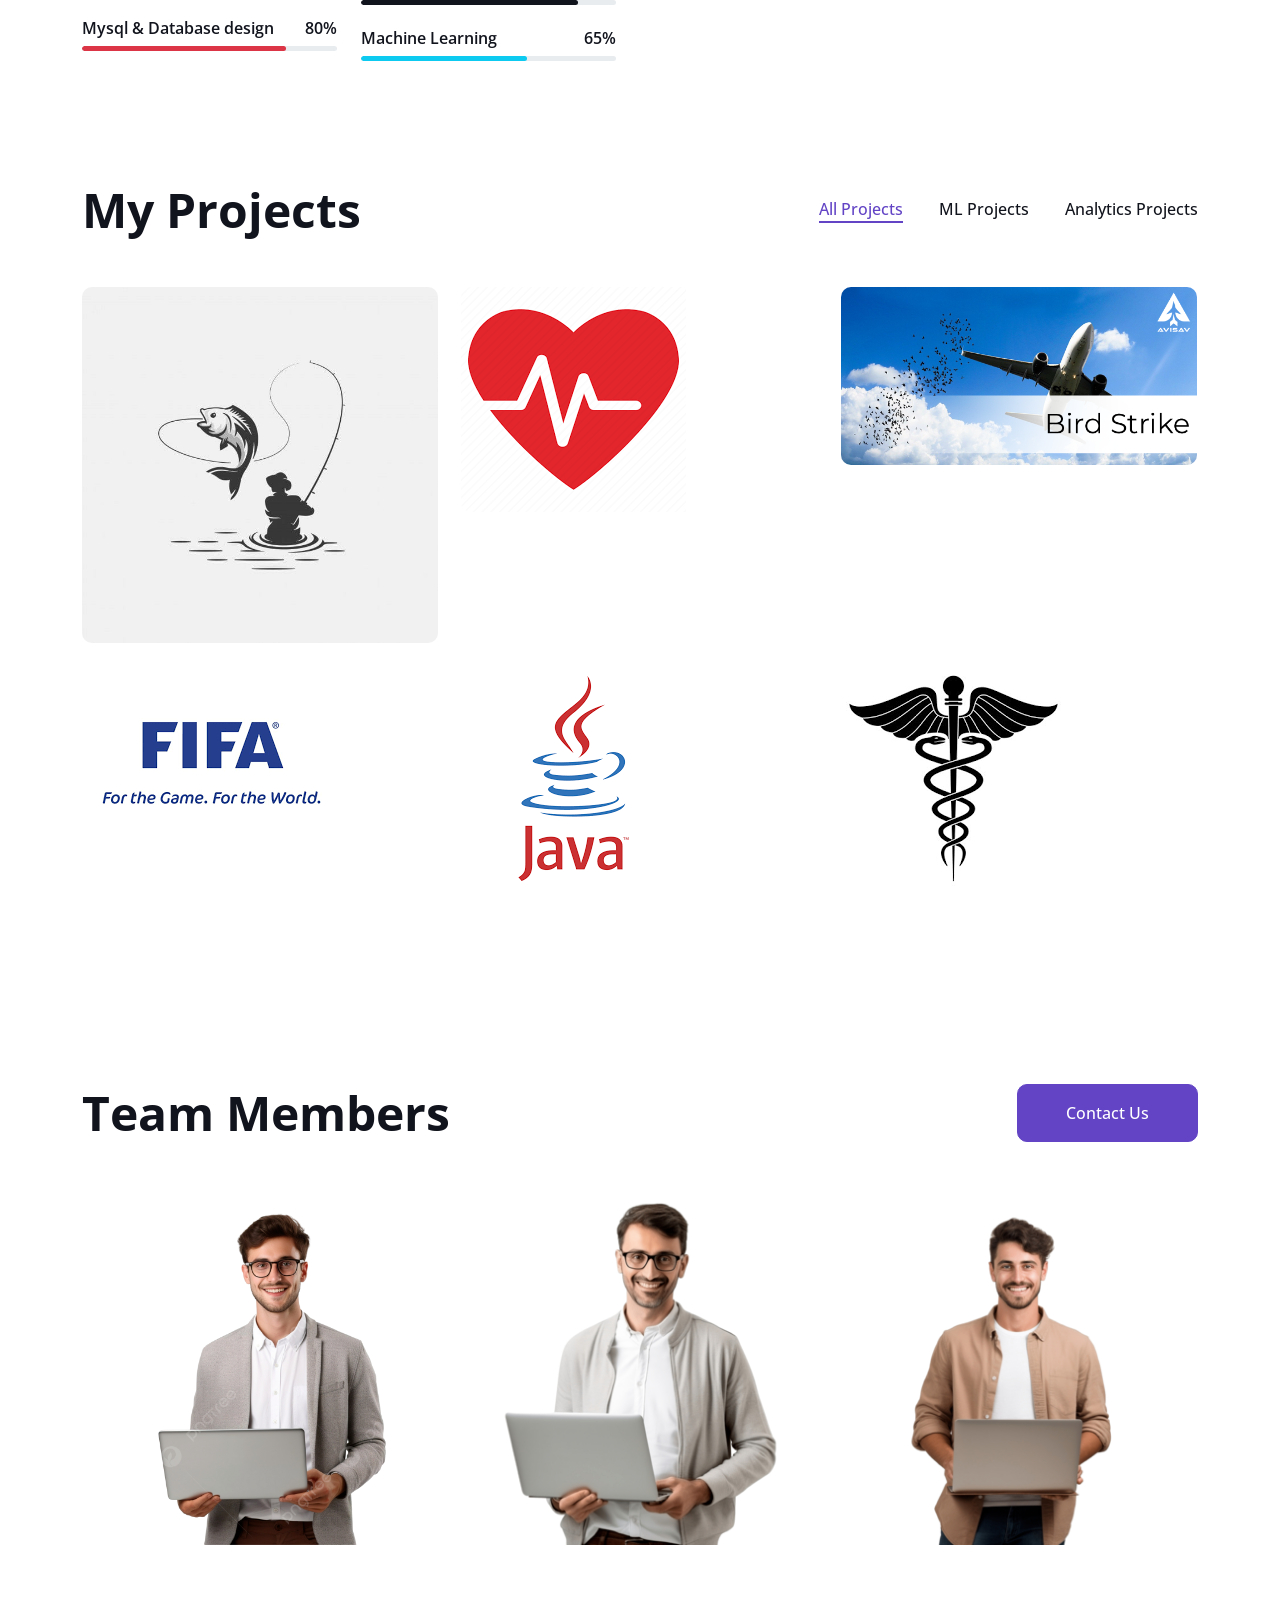
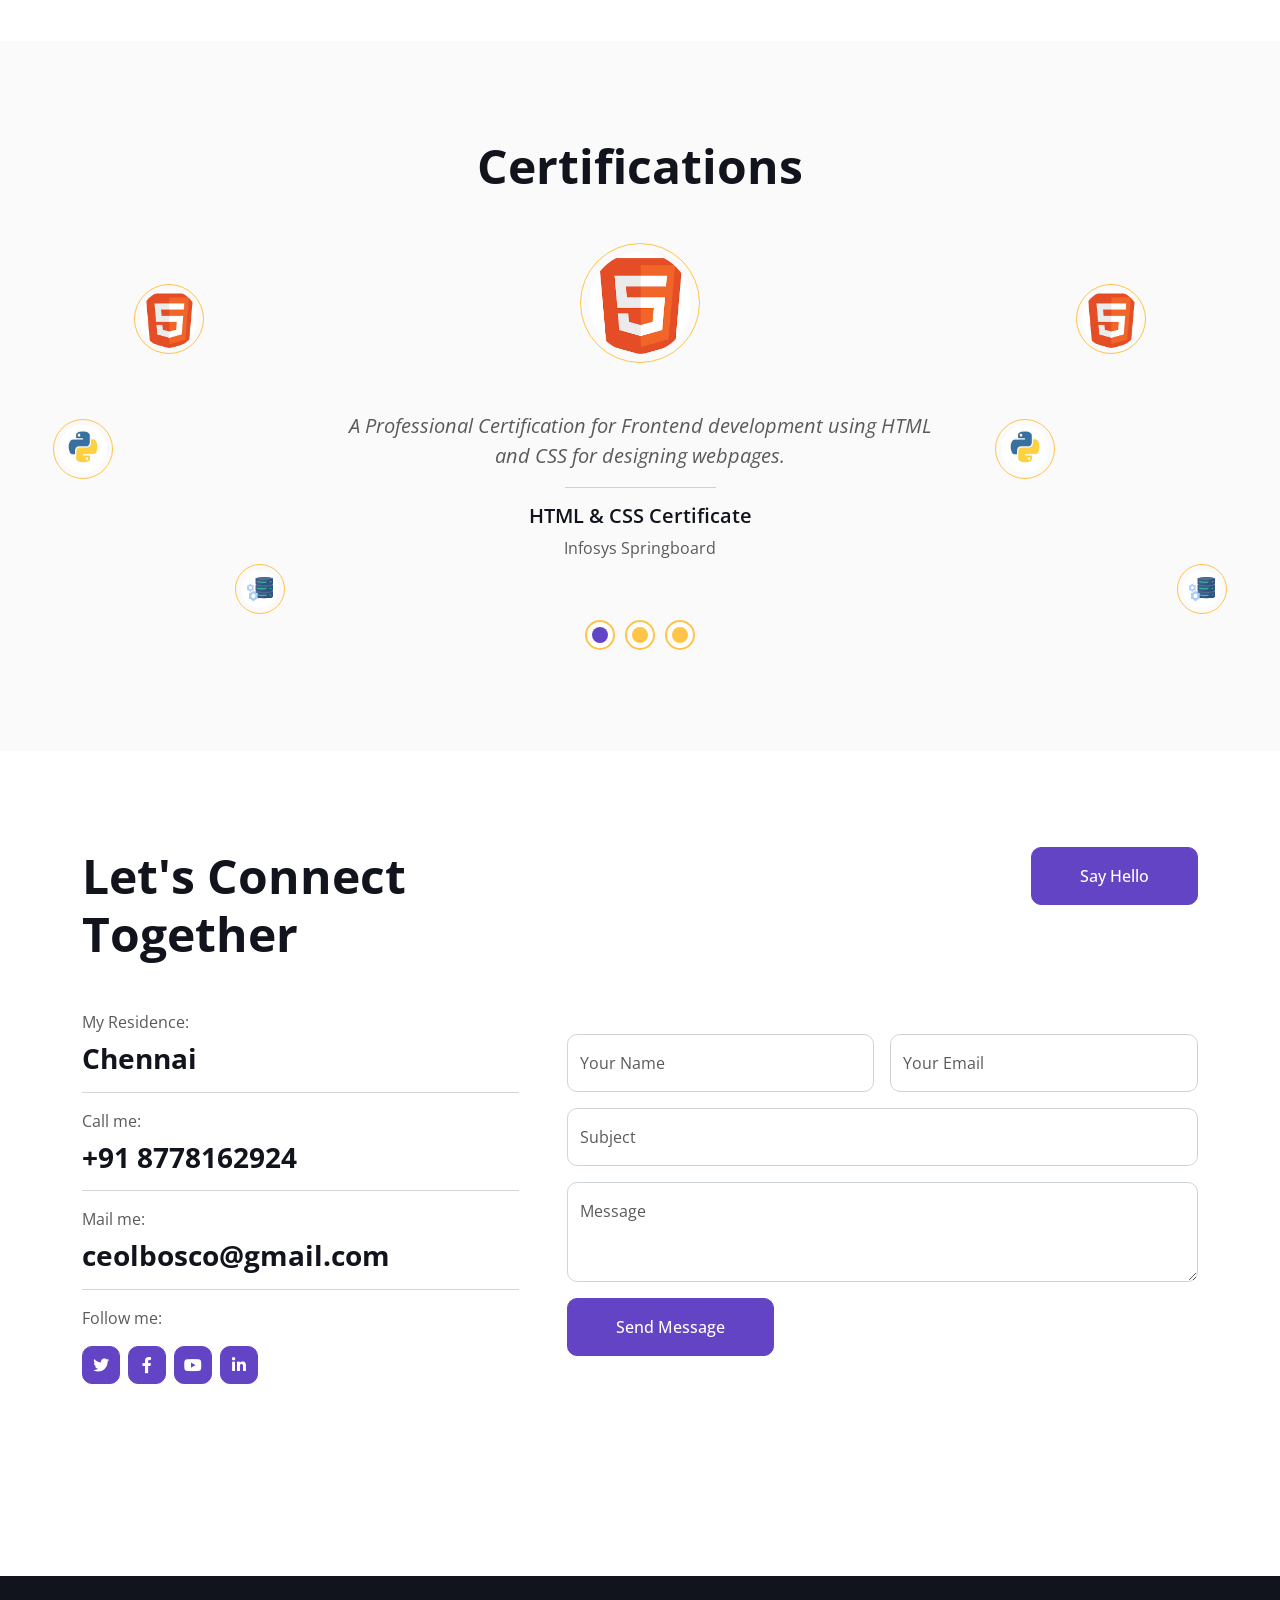
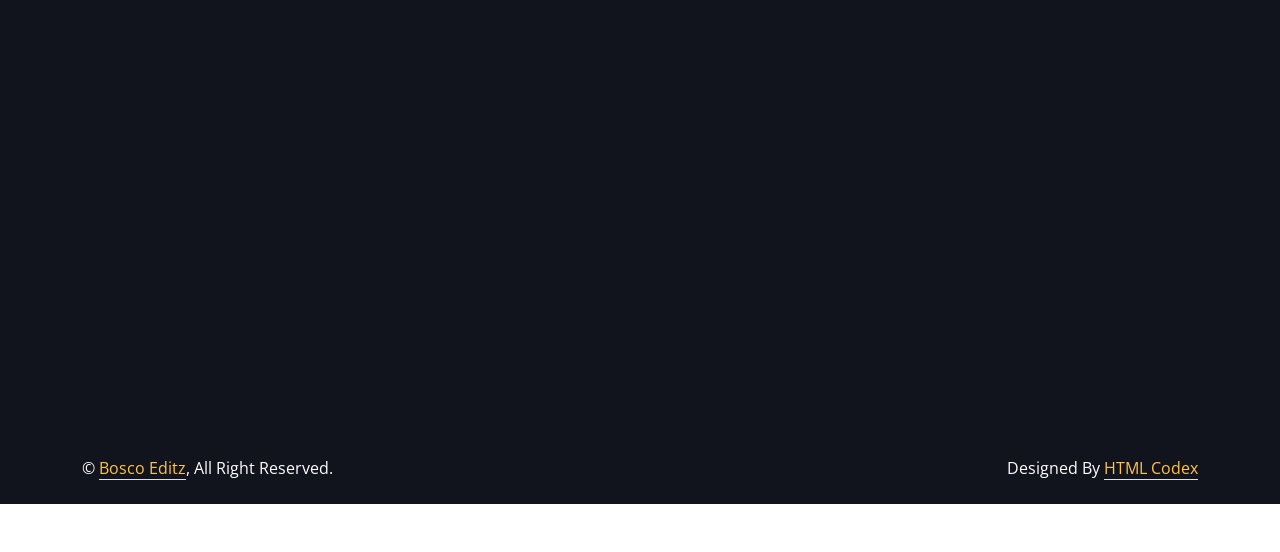
==== commit d4e906ae: "Update index.html" ====
--- a/index.html
+++ b/index.html
@@ -45,7 +45,7 @@
     <!-- Navbar Start -->
     <nav class="navbar navbar-expand-lg bg-white navbar-light fixed-top shadow py-lg-0 px-4 px-lg-5 wow fadeIn" data-wow-delay="0.1s">
         <a href="index.html" class="navbar-brand d-block d-lg-none">
-            <h1 class="text-primary fw-bold m-0">ProMan</h1>
+            <h1 class="text-primary fw-bold m-0">Bibin</h1>
         </a>
         <button type="button" class="navbar-toggler" data-bs-toggle="collapse" data-bs-target="#navbarCollapse">
             <span class="navbar-toggler-icon"></span>
@@ -171,7 +171,7 @@
                                     <h6 class="font-weight-bold">85%</h6>
                                 </div>
                                 <div class="progress">
-                                    <div class="progress-bar bg-primary" role="progressbar" aria-valuenow="95" aria-valuemin="0" aria-valuemax="100"></div>
+                                    <div class="progress-bar bg-primary" role="progressbar" aria-valuenow="85" aria-valuemin="0" aria-valuemax="100"></div>
                                 </div>
                             </div>
                             <div class="skill mb-4">
@@ -189,7 +189,7 @@
                                     <h6 class="font-weight-bold">80%</h6>
                                 </div>
                                 <div class="progress">
-                                    <div class="progress-bar bg-danger" role="progressbar" aria-valuenow="90" aria-valuemin="0" aria-valuemax="100"></div>
+                                    <div class="progress-bar bg-danger" role="progressbar" aria-valuenow="80" aria-valuemin="0" aria-valuemax="100"></div>
                                 </div>
                             </div>
                         </div>
@@ -200,7 +200,7 @@
                                     <h6 class="font-weight-bold">60%</h6>
                                 </div>
                                 <div class="progress">
-                                    <div class="progress-bar bg-danger" role="progressbar" aria-valuenow="90" aria-valuemin="0" aria-valuemax="100"></div>
+                                    <div class="progress-bar bg-danger" role="progressbar" aria-valuenow="60" aria-valuemin="0" aria-valuemax="100"></div>
                                 </div>
                             </div>
                             <div class="skill mb-4">
@@ -209,7 +209,7 @@
                                     <h6 class="font-weight-bold">85%</h6>
                                 </div>
                                 <div class="progress">
-                                    <div class="progress-bar bg-dark" role="progressbar" aria-valuenow="95" aria-valuemin="0" aria-valuemax="100"></div>
+                                    <div class="progress-bar bg-dark" role="progressbar" aria-valuenow="85" aria-valuemin="0" aria-valuemax="100"></div>
                                 </div>
                             </div>
                             <div class="skill mb-4">
@@ -218,7 +218,7 @@
                                     <h6 class="font-weight-bold">65%</h6>
                                 </div>
                                 <div class="progress">
-                                    <div class="progress-bar bg-info" role="progressbar" aria-valuenow="85" aria-valuemin="0" aria-valuemax="100"></div>
+                                    <div class="progress-bar bg-info" role="progressbar" aria-valuenow="65" aria-valuemin="0" aria-valuemax="100"></div>
                                 </div>
                             </div>
                         </div>
@@ -314,8 +314,8 @@
                     <div class="portfolio-img rounded overflow-hidden">
                         <img class="img-fluid" src="img/bird_strike.png" alt="">
                         <div class="portfolio-btn">
-                            <a class="btn btn-lg-square btn-outline-secondary border-2 mx-1" href="" data-lightbox="portfolio"><i class="fa fa-eye"></i></a>
-                            <a class="btn btn-lg-square btn-outline-secondary border-2 mx-1" href="https://public.tableau.com/app/profile/bibinus.de.bosco.c"><i class="fa fa-link"></i></a>
+                            <a class="btn btn-lg-square btn-outline-secondary border-2 mx-1" href="https://public.tableau.com/app/profile/bibinus.de.bosco.c/viz/Birds_Strikes_Analytics/BirdsStrikeMain" data-lightbox="portfolio"><i class="fa fa-eye"></i></a>
+                            <a class="btn btn-lg-square btn-outline-secondary border-2 mx-1" href="https://public.tableau.com/app/profile/bibinus.de.bosco.c/viz/Birds_Strikes_Analytics/BirdsStrikeMain"><i class="fa fa-link"></i></a>
                         </div>
                     </div>
                 </div>
@@ -323,8 +323,8 @@
                     <div class="portfolio-img rounded overflow-hidden">
                         <img class="img-fluid" src="img/fifa.png" alt="">
                         <div class="portfolio-btn">
-                            <a class="btn btn-lg-square btn-outline-secondary border-2 mx-1" href="" data-lightbox="portfolio"><i class="fa fa-eye"></i></a>
-                            <a class="btn btn-lg-square btn-outline-secondary border-2 mx-1" href=""><i class="fa fa-link"></i></a>
+                            <a class="btn btn-lg-square btn-outline-secondary border-2 mx-1" href="fifa-data-visualization.html" data-lightbox="portfolio"><i class="fa fa-eye"></i></a>
+                            <a class="btn btn-lg-square btn-outline-secondary border-2 mx-1" href="fifa-data-visualization.html"><i class="fa fa-link"></i></a>
                         </div>
                     </div>
                 </div>
@@ -393,8 +393,8 @@
                         <img class="img-fluid rounded" src="img/dev3.png" alt="">
                         <div class="team-text bg-white rounded-end p-4">
                             <div>
-                                <h5>Full Name</h5>
-                                <span>Designer</span>
+                                <h5>Harish S</h5>
+                                <span>Web Developer</span>
                             </div>
                             <i class="fa fa-arrow-right fa-2x text-primary"></i>
                         </div>
@@ -587,4 +587,4 @@
     <script src="js/main.js"></script>
 </body>
 
-</html>+</html>
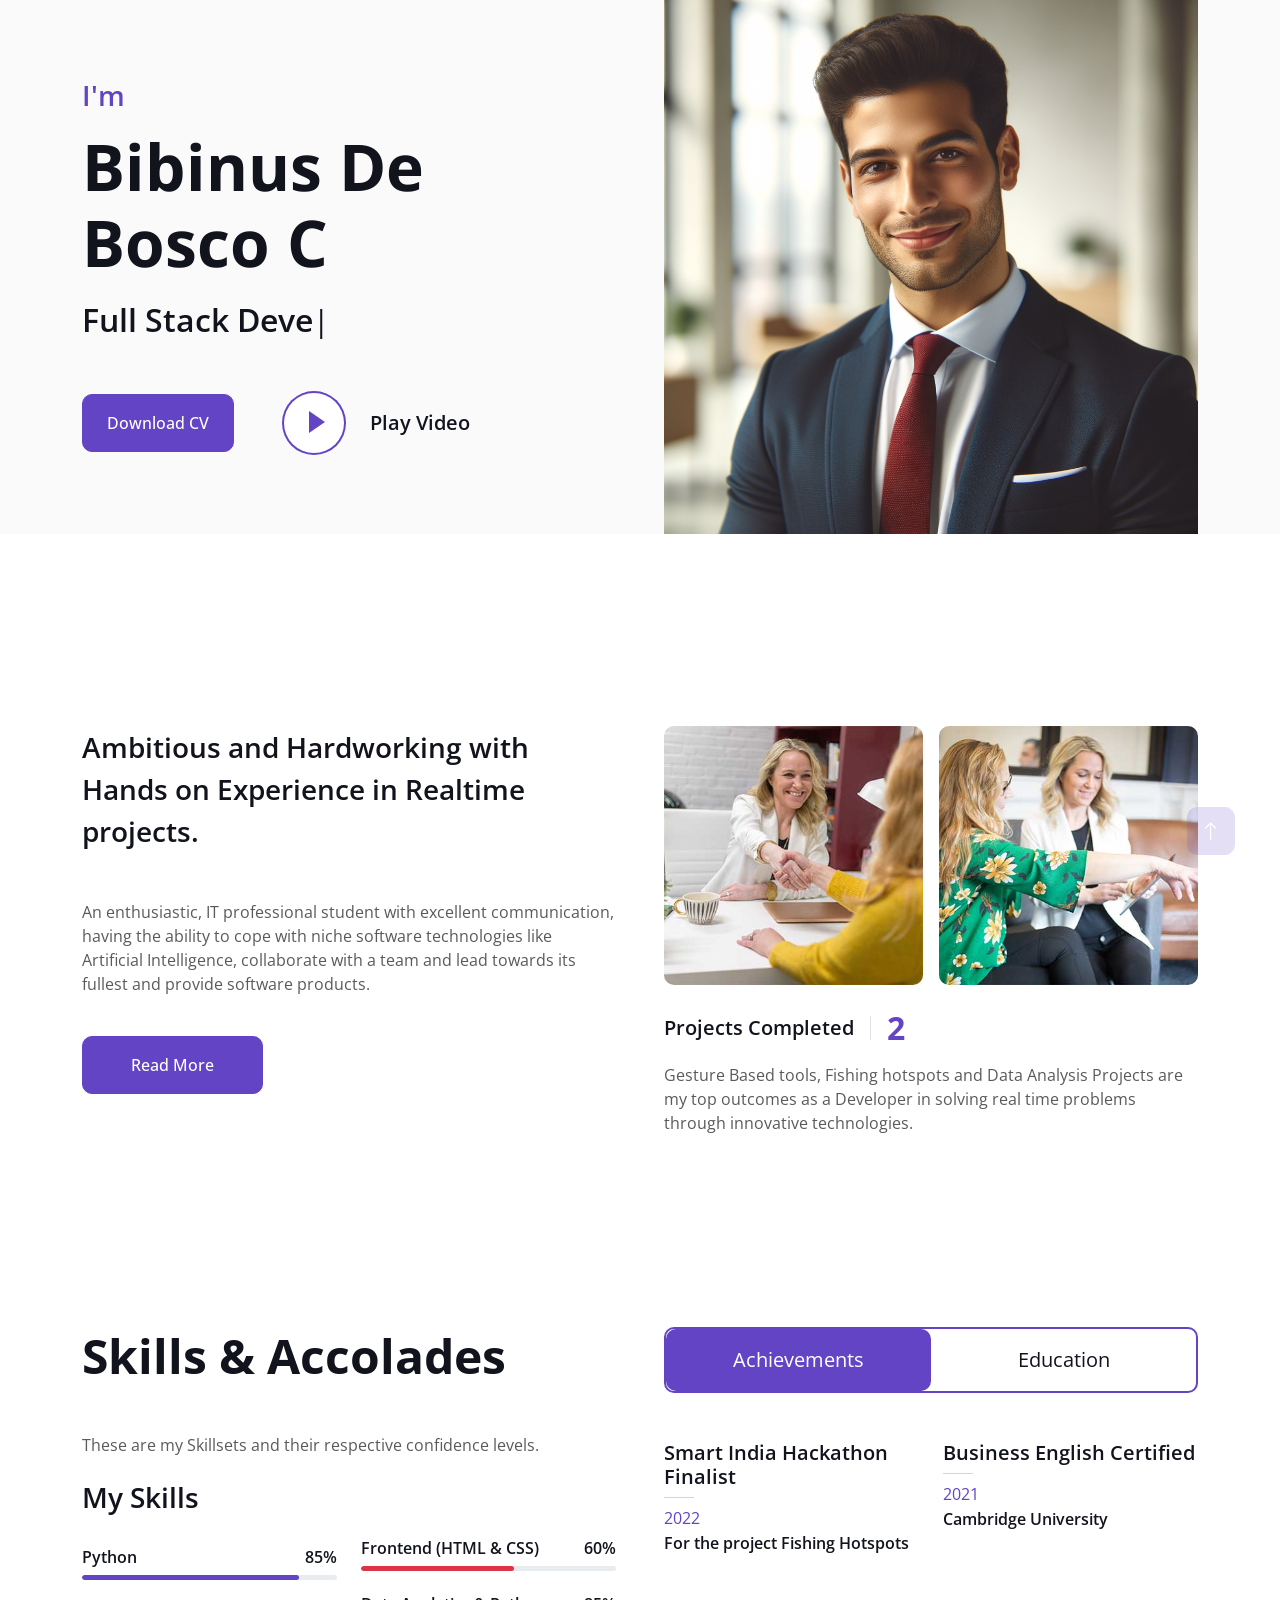
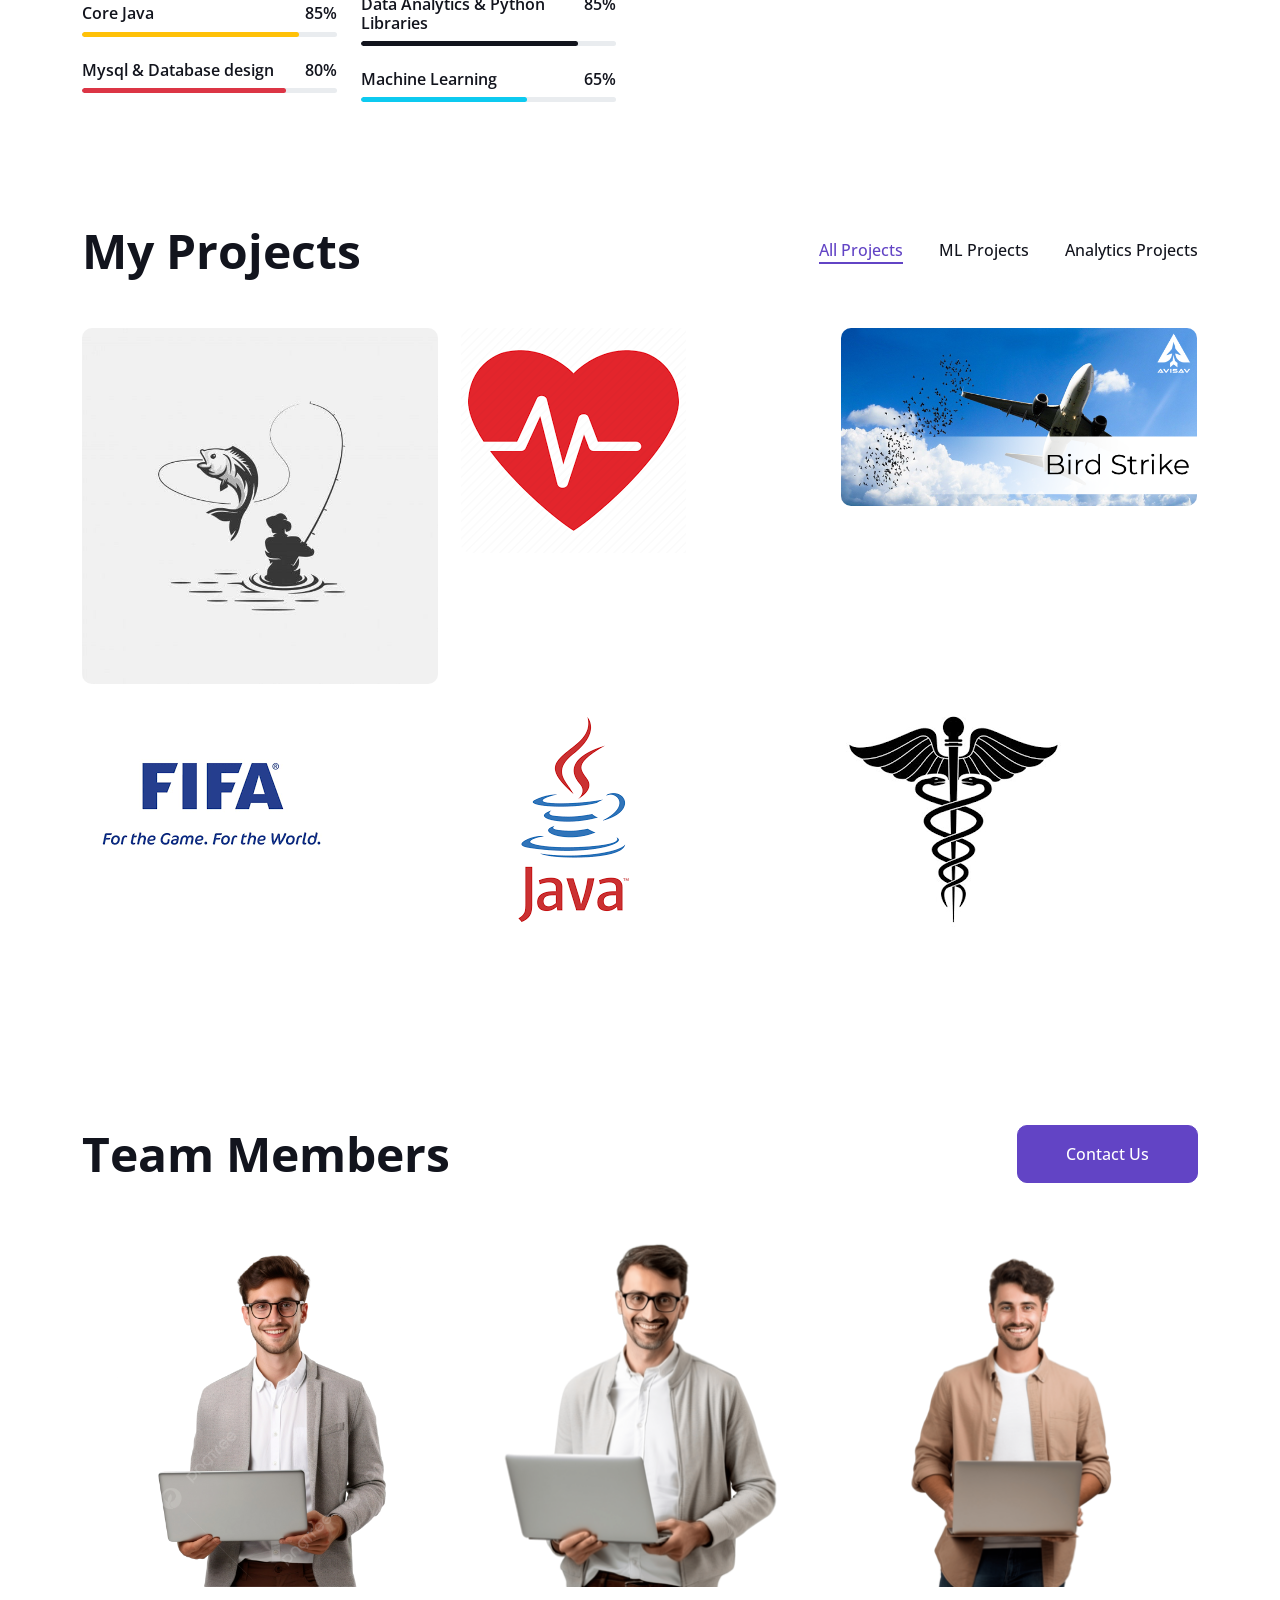
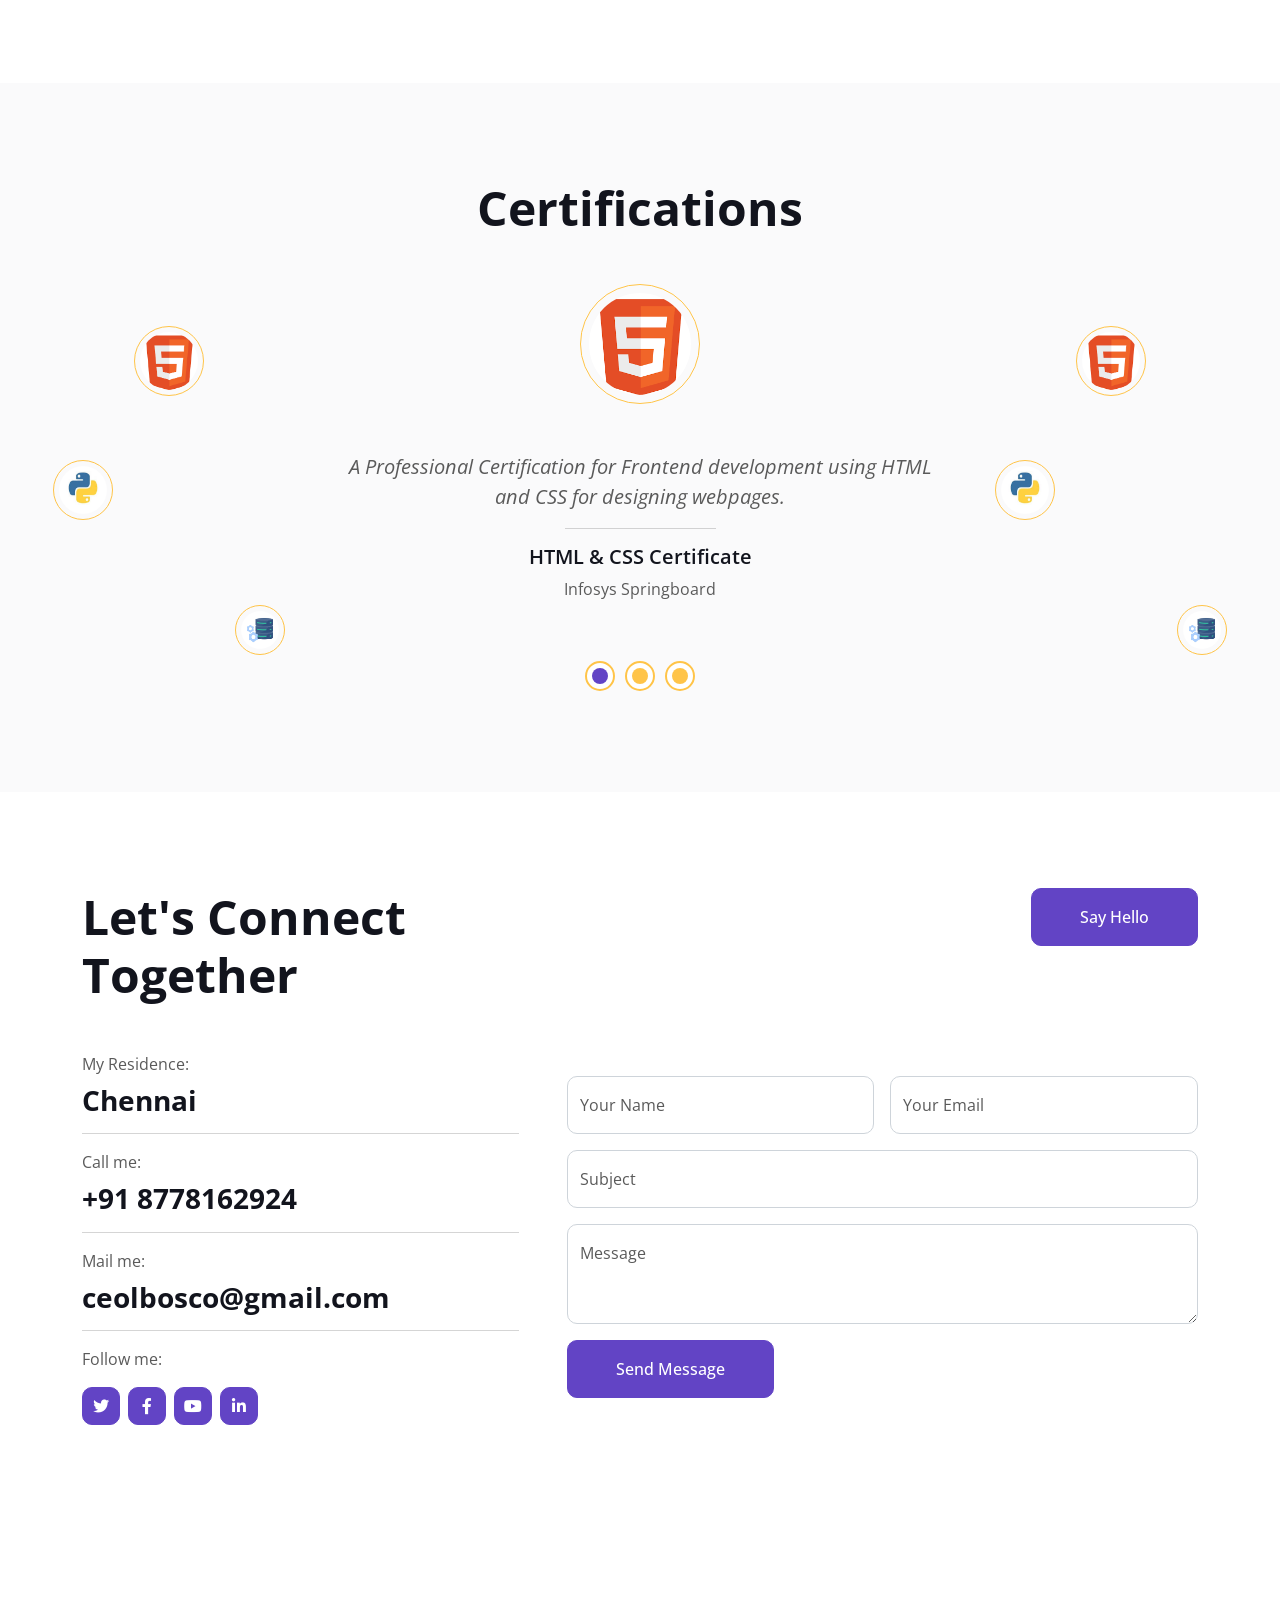
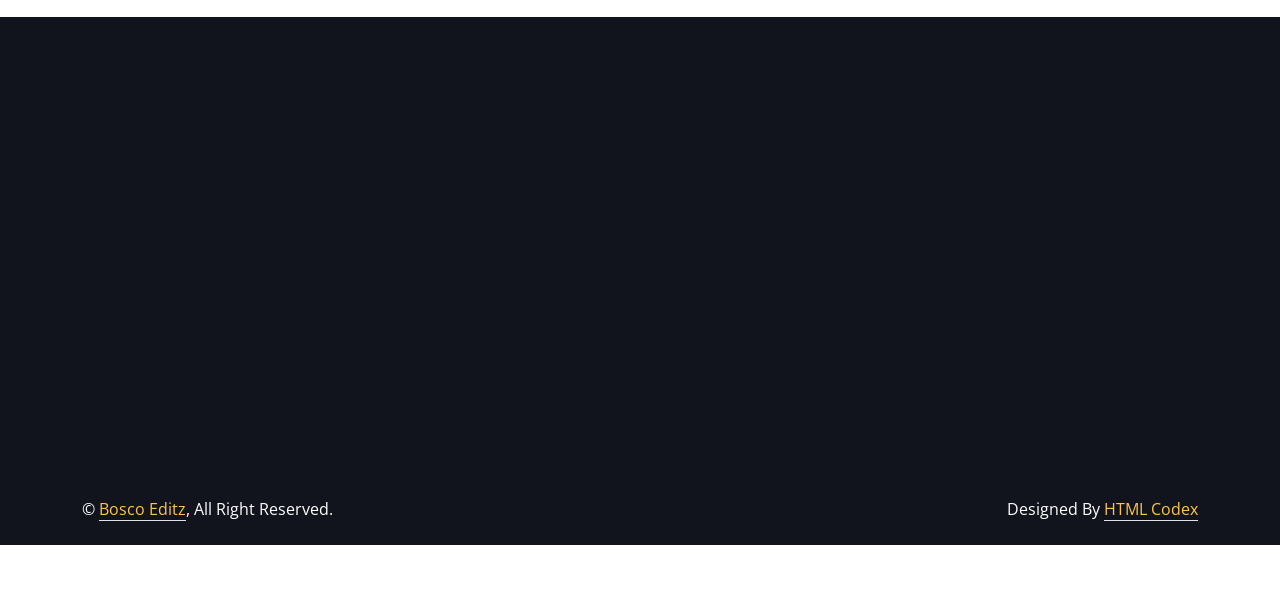
==== commit 634981e1: "Update index.html" ====
--- a/index.html
+++ b/index.html
@@ -55,7 +55,7 @@
                 <a href="#home" class="nav-item nav-link active">Home</a>
                 <a href="#about" class="nav-item nav-link">About</a>
                 <a href="#skill" class="nav-item nav-link">Skills</a>
-                <a href="#service" class="nav-item nav-link">Services</a>
+                <a href="#service" class="nav-item nav-link">Education</a>
             </div>
             <a href="index.html" class="navbar-brand bg-secondary py-3 px-4 mx-3 d-none d-lg-block">
                 <h1 class="text-primary fw-bold m-0">Bibin</h1>
@@ -63,7 +63,7 @@
             <div class="navbar-nav me-auto py-0">
                 <a href="#project" class="nav-item nav-link">Projects</a>
                 <a href="#team" class="nav-item nav-link">Team</a>
-                <a href="#testimonial" class="nav-item nav-link">Testimonial</a>
+                <a href="#testimonial" class="nav-item nav-link">Certifications</a>
                 <a href="#contact" class="nav-item nav-link">Contact</a>
             </div>
         </div>
@@ -254,13 +254,13 @@
                         <div id="tab-2" class="tab-pane fade show p-0">
                             <div class="row gy-5 gx-4">
                                 <div class="col-sm-6">
-                                    <h5>Bachelor of Technology, Information Technology</h5>
+                                    <h5>Bachelor of Technology, Information Technology CGPA 8.9</h5>
                                     <hr class="text-primary my-2">
                                     <p class="text-primary mb-1">2020 - 2024</p>
                                     <h6 class="mb-0">St. Joseph's College of Engineering - Chennai 119.</h6>
                                 </div>
                                 <div class="col-sm-6">
-                                    <h5>Higher Secondary School (10th & 12th)</h5>
+                                    <h5>Higher Secondary School (10th & 12th) => (93% & 84%)</h5>
                                     <hr class="text-primary my-2">
                                     <p class="text-primary mb-1">2018 - 2020</p>
                                     <h6 class="mb-0">St. Joseph's Matriculation Higher Secondary school.</h6>
